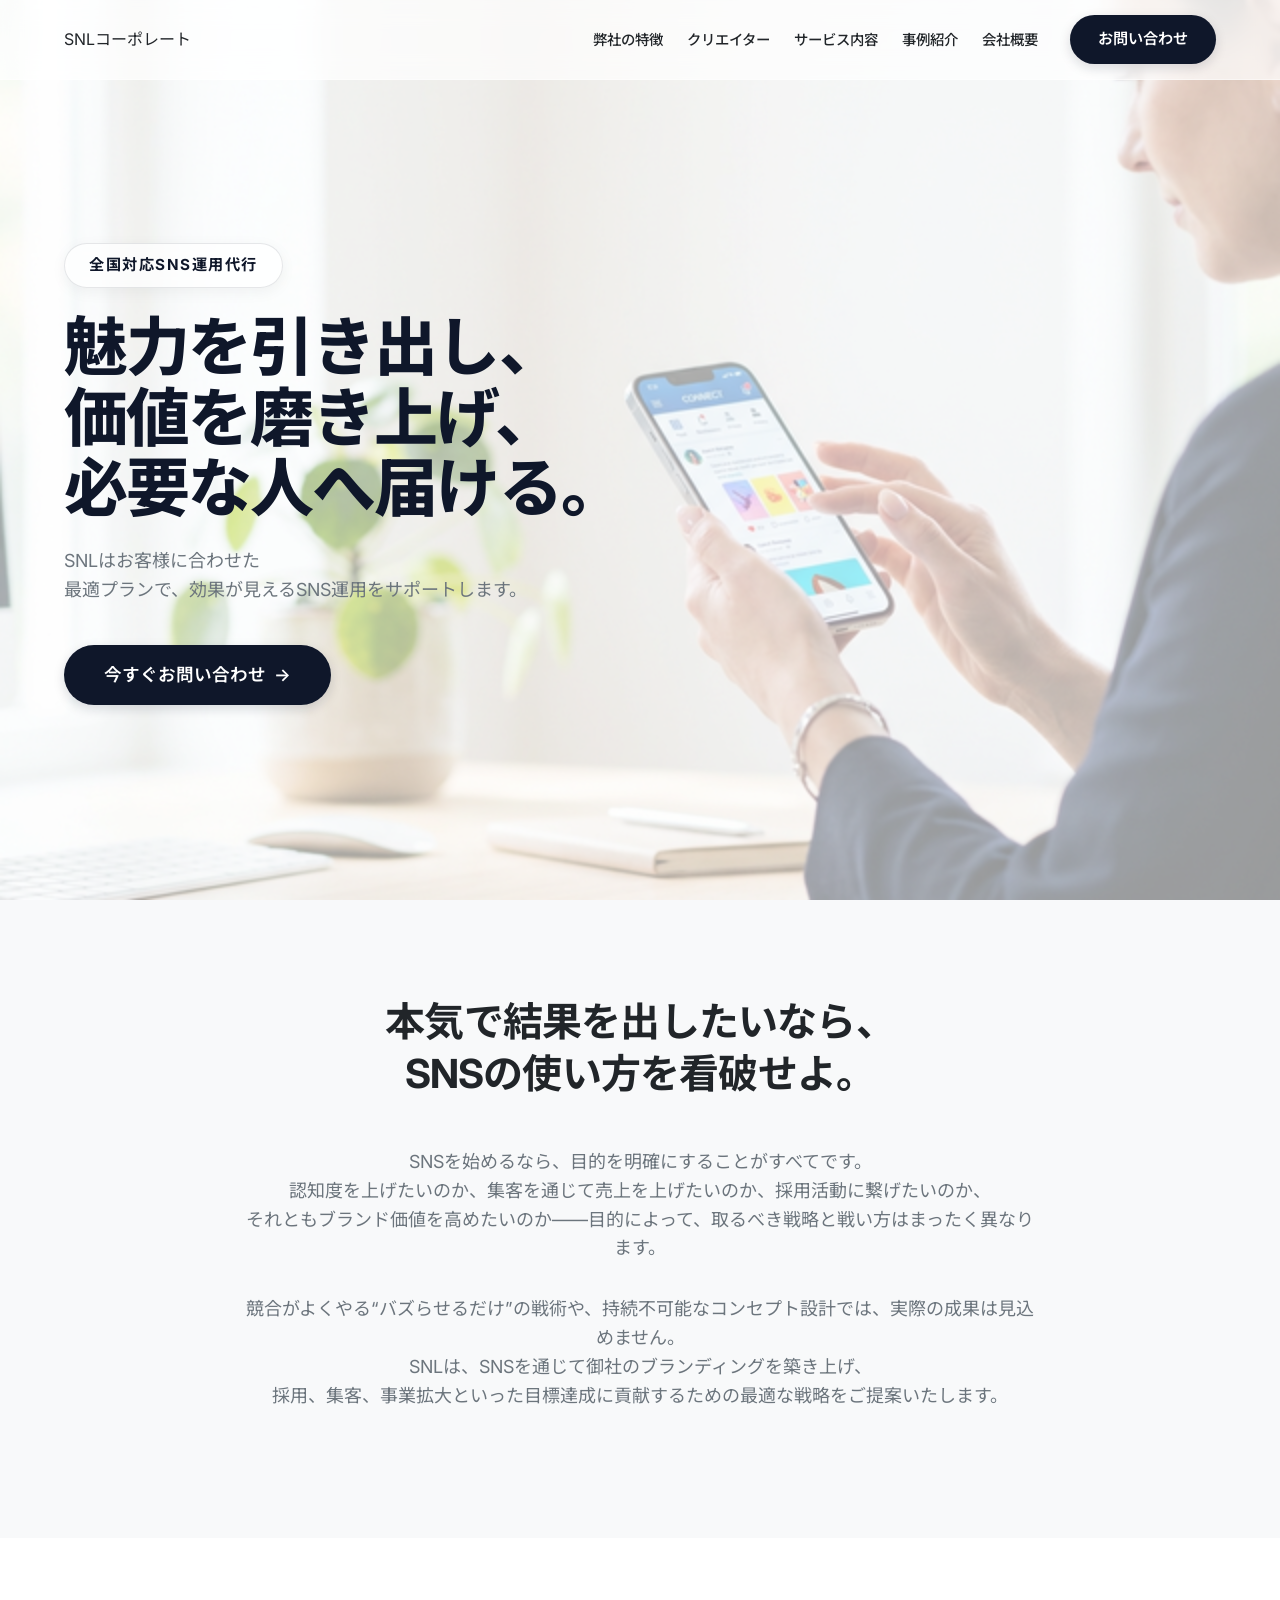
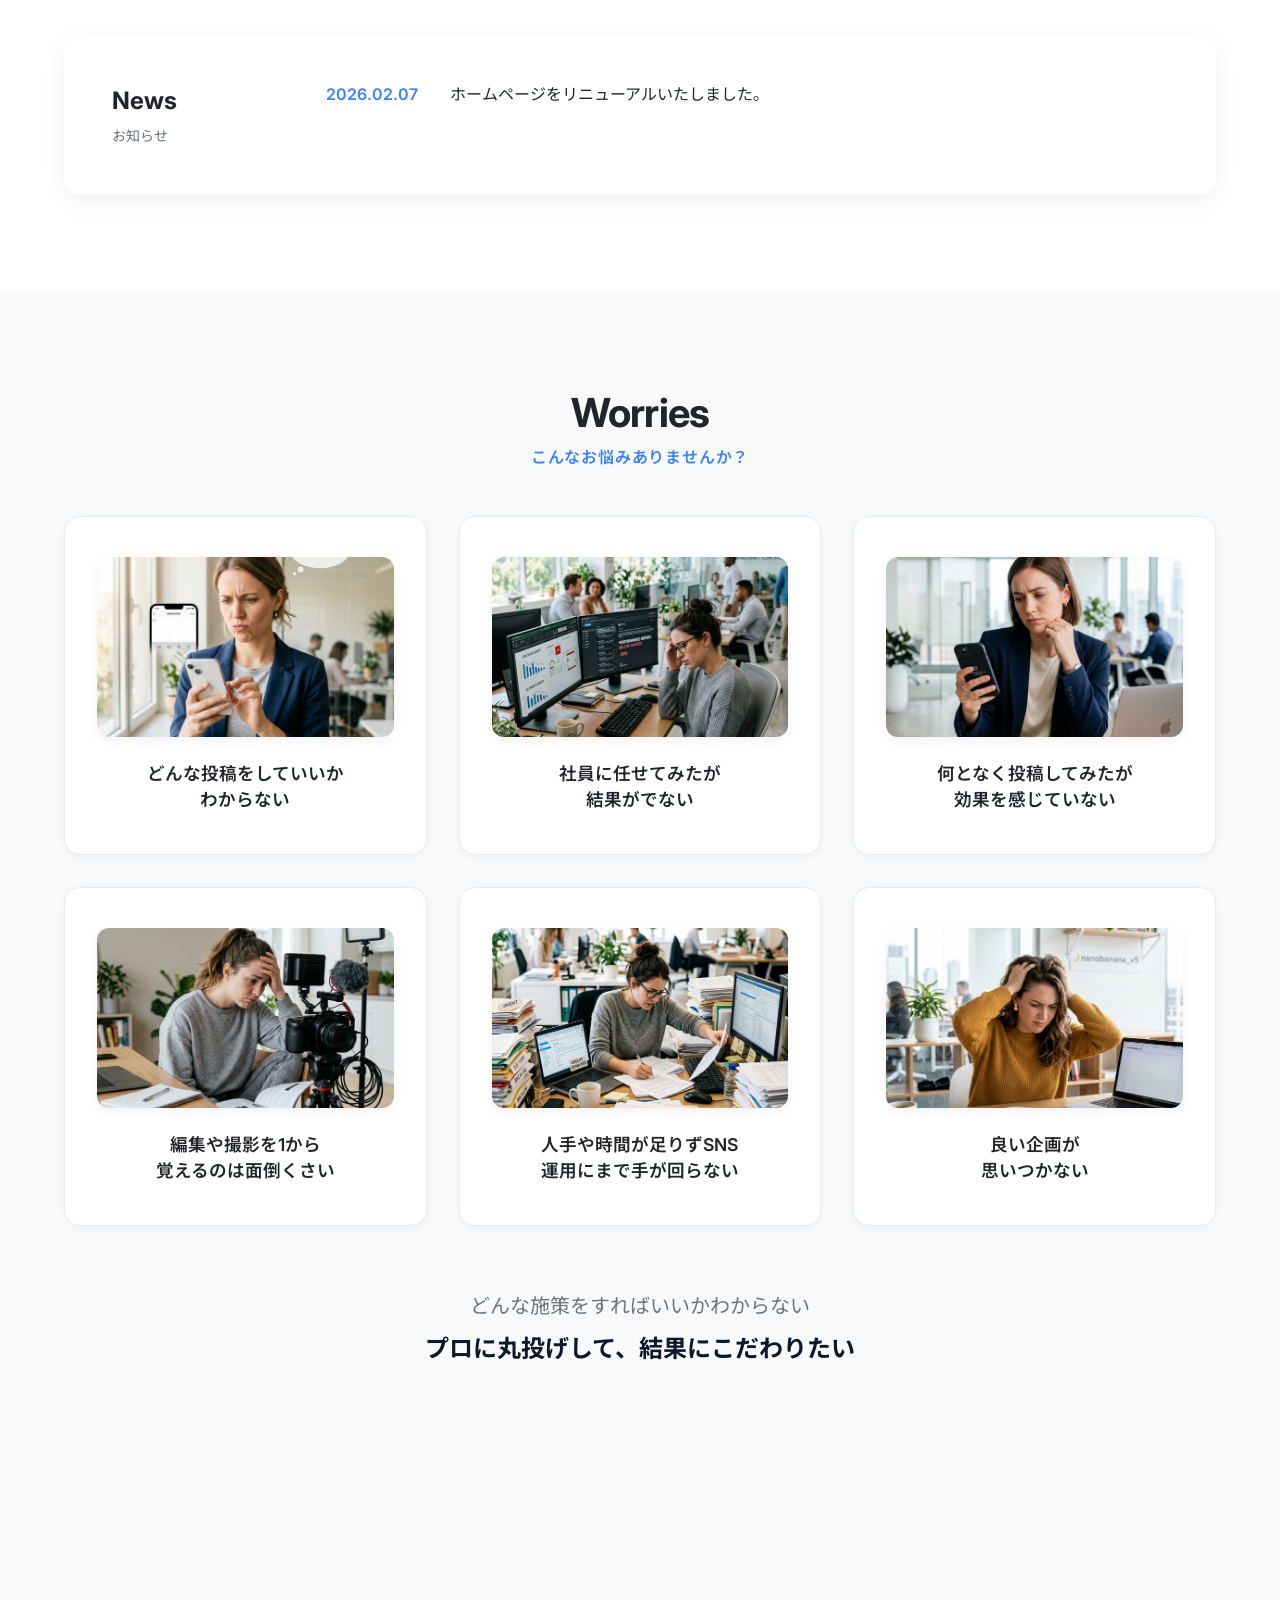
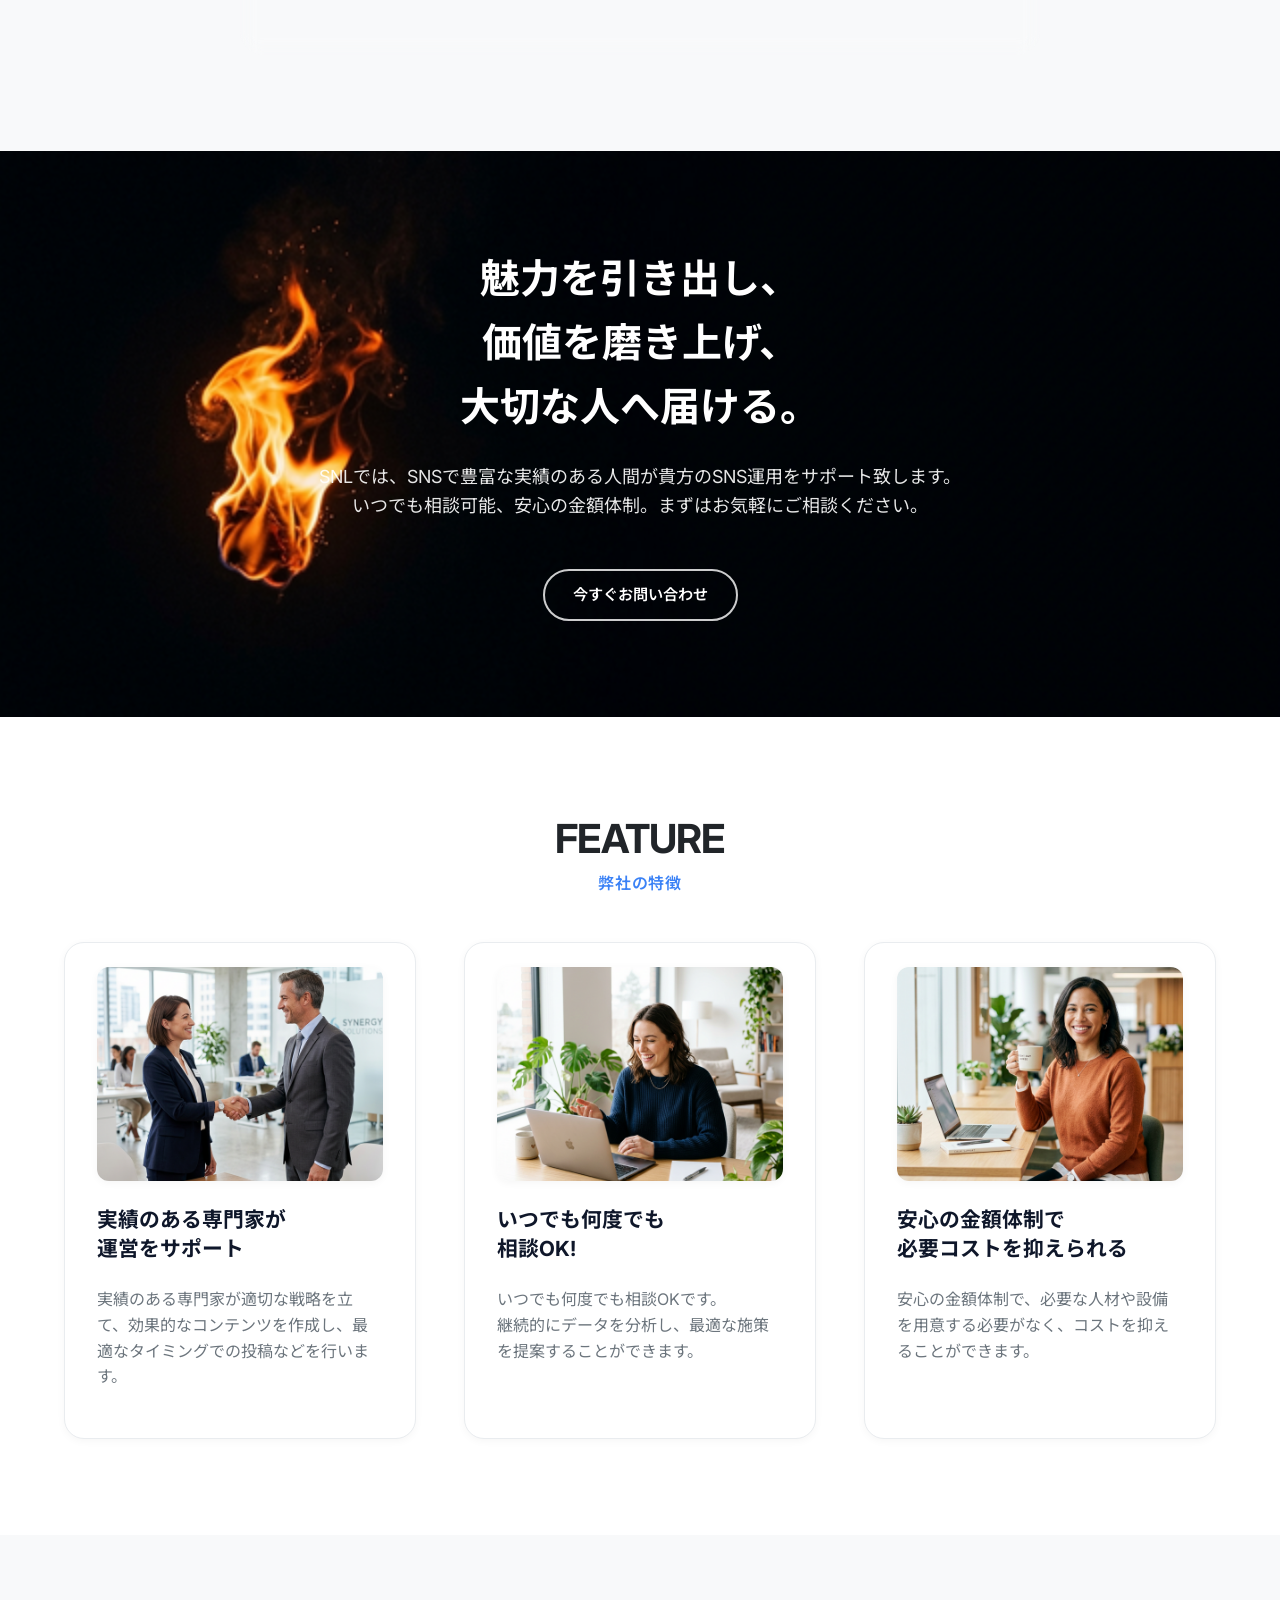
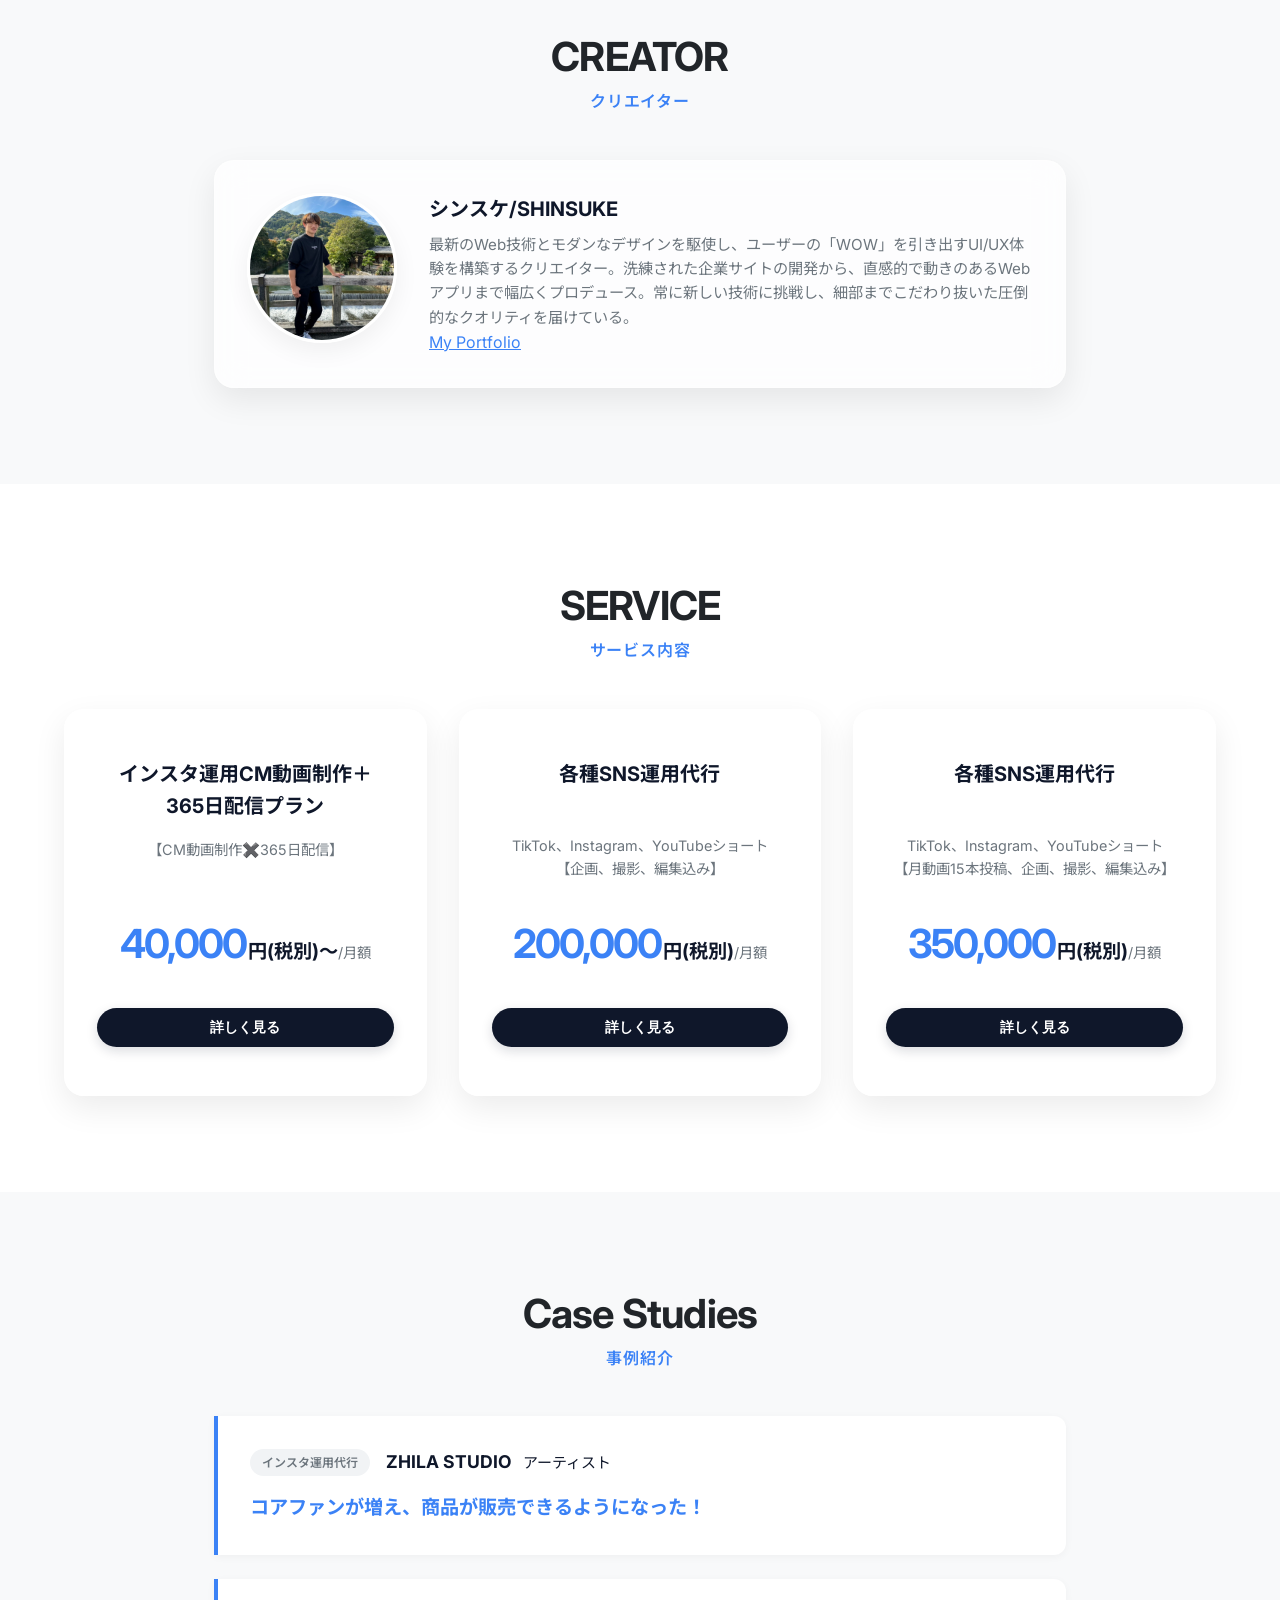
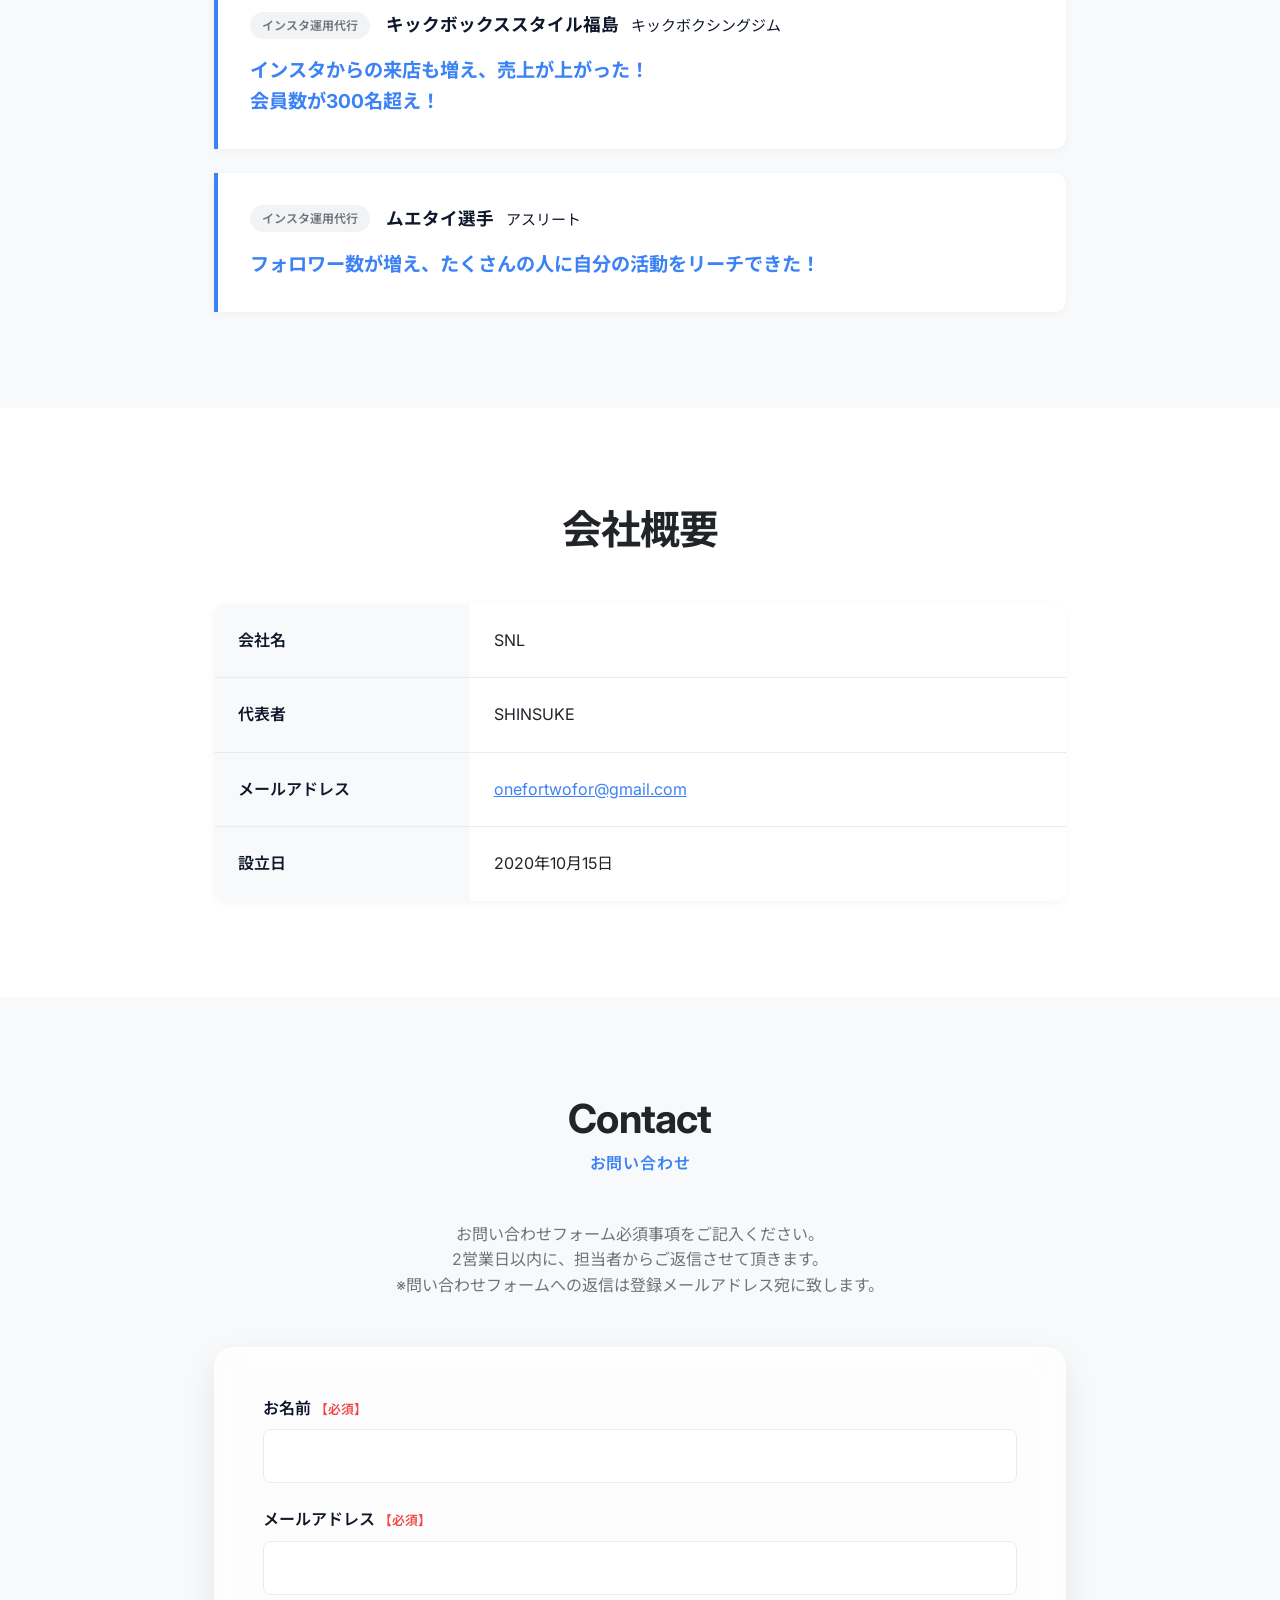
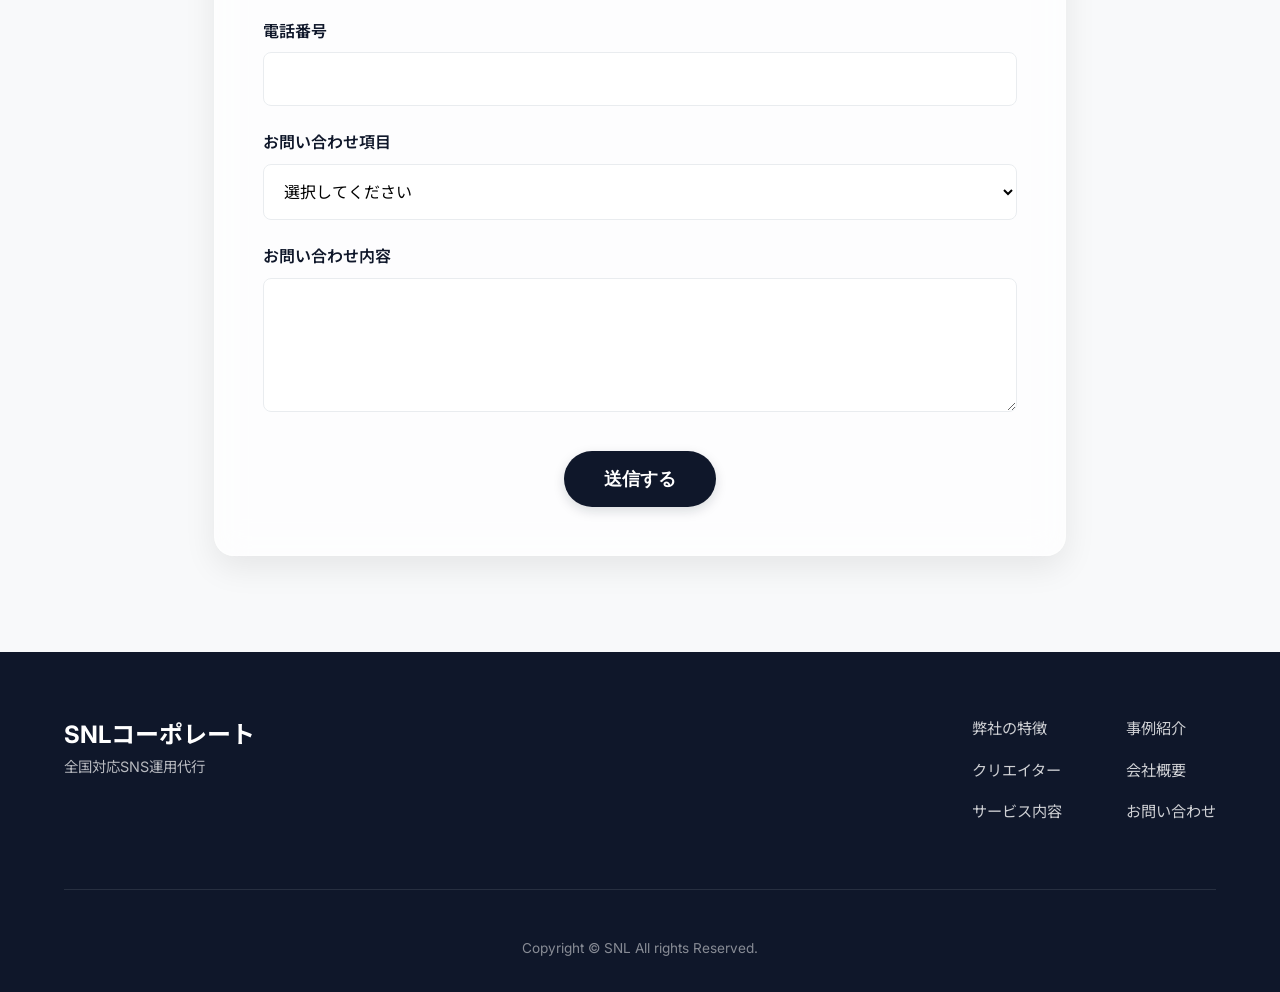
==== sns-agency-website/index.html @ 8da9ceb6 "Add sns-agency-website and update portfolio" ====
<!DOCTYPE html>
<html lang="ja">

<head>
    <meta charset="UTF-8">
    <meta name="viewport" content="width=device-width, initial-scale=1.0">
    <title>全国対応SNS運用代行会社 | SNL</title>
    <meta name="description"
        content="全国対応のSNS運用代行ならSNLへ。目的に合わせた戦略で効果的に集客・ブランディングを実現。お客様に合わせた最適プランで、効果が見えるSNS運用をサポートします。">
    <!-- Google Fonts - Inter & Noto Sans JP for modern, clean look -->
    <link rel="preconnect" href="https://fonts.googleapis.com">
    <link rel="preconnect" href="https://fonts.gstatic.com" crossorigin>
    <link
        href="https://fonts.googleapis.com/css2?family=Inter:wght@400;500;600;700&family=Noto+Sans+JP:wght@400;500;700&display=swap"
        rel="stylesheet">
    <link rel="stylesheet" href="css/style.css">
    <!-- Favicon -->
    <link rel="icon" href="favicon.ico">
</head>

<body>
    <!-- Header -->
    <header class="header" id="header">
        <div class="container header-container">
            <a href="#" class="logo">
                <span class="logo-text">SNLコーポレート</span>
            </a>

            <!-- Desktop Navigation -->
            <nav class="desktop-nav">
                <ul class="nav-list">
                    <li><a href="#feature">弊社の特徴</a></li>
                    <li><a href="#creator">クリエイター</a></li>
                    <li><a href="#service">サービス内容</a></li>
                    <li><a href="#casestudies">事例紹介</a></li>
                    <li><a href="#company">会社概要</a></li>
                </ul>
                <a href="#contact" class="btn btn-primary header-contact-btn">お問い合わせ</a>
            </nav>

            <!-- Hamburger Menu (Mobile) -->
            <button class="hamburger" id="hamburger" aria-label="Menu">
                <span></span>
                <span></span>
                <span></span>
            </button>
        </div>

        <!-- Mobile Navigation Panel -->
        <div class="mobile-nav-panel" id="mobile-nav">
            <ul class="mobile-nav-list">
                <li><a href="#feature" class="mobile-nav-link">弊社の特徴</a></li>
                <li><a href="#creator" class="mobile-nav-link">クリエイター</a></li>
                <li><a href="#service" class="mobile-nav-link">サービス内容</a></li>
                <li><a href="#casestudies" class="mobile-nav-link">事例紹介</a></li>
                <li><a href="#company" class="mobile-nav-link">会社概要</a></li>
                <li><a href="#contact" class="btn btn-primary mobile-nav-btn">お問い合わせ</a></li>
            </ul>
        </div>
    </header>

    <main>
        <!-- Hero Section -->
        <section class="hero" id="home"
            style="background-image: url('images/sns_hero_image.png'); background-size: cover; background-position: center; background-repeat: no-repeat;">
            <!-- Dark overlay to ensure text readability -->
            <div
                style="position: absolute; top: 0; left: 0; width: 100%; height: 100%; background: rgba(255, 255, 255, 0.6); z-index: 0;">
            </div>

            <div class="container hero-container" style="position: relative; z-index: 1;">
                <div class="hero-content fade-in-up">
                    <p class="hero-subtitle">全国対応SNS運用代行</p>
                    <h1 class="hero-title">魅力を引き出し、<br>価値を磨き上げ、<br>必要な人へ届ける。</h1>
                    <p class="hero-description">
                        SNLはお客様に合わせた<br class="hidden-mobile">最適プランで、効果が見えるSNS運用をサポートします。
                    </p>
                    <div class="hero-cta">
                        <a href="#contact" class="btn btn-large btn-primary">今すぐお問い合わせ <span class="arrow">→</span></a>
                    </div>
                </div>
            </div>
        </section>

        <!-- Intro Section -->
        <section class="intro section-padding bg-light" id="intro">
            <div class="container intro-container">
                <div class="section-header text-center fade-in-up">
                    <h2 class="section-title">本気で結果を出したいなら、<br>SNSの使い方を看破せよ。</h2>
                </div>
                <div class="intro-content fade-in-up delay-1">
                    <p class="intro-text text-center">
                        SNSを始めるなら、目的を明確にすることがすべてです。<br>
                        認知度を上げたいのか、集客を通じて売上を上げたいのか、採用活動に繋げたいのか、<br class="hidden-mobile">
                        それともブランド価値を高めたいのか——目的によって、取るべき戦略と戦い方はまったく異なります。
                    </p>
                    <p class="intro-text text-center">
                        競合がよくやる“バズらせるだけ”の戦術や、持続不可能なコンセプト設計では、実際の成果は見込めません。<br class="hidden-mobile">
                        SNLは、SNSを通じて御社のブランディングを築き上げ、<br>
                        採用、集客、事業拡大といった目標達成に貢献するための最適な戦略をご提案いたします。
                    </p>
                </div>
            </div>
        </section>

        <!-- News Section -->
        <section class="news section-padding" id="news">
            <div class="container news-container">
                <div class="news-wrapper fade-in-up">
                    <h2 class="news-heading">News <span class="sub">お知らせ</span></h2>
                    <div class="news-list">
                        <div class="news-item">
                            <span class="news-date">2026.02.07</span>
                            <p class="news-text">ホームページをリニューアルいたしました。</p>
                        </div>
                    </div>
                </div>
            </div>
        </section>

        <!-- Worries Section -->
        <section class="worries section-padding bg-light" id="worries">
            <div class="container">
                <div class="section-header text-center fade-in-up">
                    <h2 class="section-title">Worries <span class="sub">こんなお悩みありませんか？</span></h2>
                </div>

                <div class="worries-grid">
                    <div class="worry-card fade-in-up delay-1">
                        <div class="worry-icon"><img src="images/worry_1_content.png?v=1" alt="どんな投稿をしていいかわからない"></div>
                        <p>どんな投稿をしていいか<br>わからない</p>
                    </div>
                    <div class="worry-card fade-in-up delay-2">
                        <div class="worry-icon"><img src="images/worry_2_staff.png?v=1" alt="社員に任せてみたが結果がでない"></div>
                        <p>社員に任せてみたが<br>結果がでない</p>
                    </div>
                    <div class="worry-card fade-in-up delay-3">
                        <div class="worry-icon"><img src="images/worry_3_no_effect.png?v=1" alt="何となく投稿してみたが効果を感じていない">
                        </div>
                        <p>何となく投稿してみたが<br>効果を感じていない</p>
                    </div>
                    <div class="worry-card fade-in-up delay-1">
                        <div class="worry-icon"><img src="images/worry_4_hassle.png?v=1" alt="編集や撮影を1から覚えるのは面倒くさい">
                        </div>
                        <p>編集や撮影を1から<br>覚えるのは面倒くさい</p>
                    </div>
                    <div class="worry-card fade-in-up delay-2">
                        <div class="worry-icon"><img src="images/worry_5_busy.png?v=1" alt="人手や時間が足りずSNS運用にまで手が回らない">
                        </div>
                        <p>人手や時間が足りずSNS<br>運用にまで手が回らない</p>
                    </div>
                    <div class="worry-card fade-in-up delay-3">
                        <div class="worry-icon"><img src="images/worry_6_no_idea.png?v=1" alt="良い企画が思いつかない"></div>
                        <p>良い企画が<br>思いつかない</p>
                    </div>
                </div>

                <div class="worries-conclusion fade-in-up">
                    <p class="worry-final-text">どんな施策をすればいいかわからない<br><strong>​プロに丸投げして、結果にこだわりたい</strong></p>
                    <div class="worries-action glass-box">
                        <h3>一つでも当てはまる方は、<br>SNLにお任せください！</h3>
                        <a href="#contact" class="btn btn-primary">ご相談はこちら</a>
                    </div>
                </div>
            </div>
        </section>

        <!-- CTA Banner -->
        <section class="cta-banner">
            <div class="container text-center fade-in-up">
                <h2 class="cta-title">魅力を引き出し、<br>価値を磨き上げ、<br>大切な人へ届ける。</h2>
                <p class="cta-text">
                    SNLでは、​SNSで豊富な実績のある人間が貴方のSNS運用をサポート致します。<br>いつでも相談可能、安心の金額体制。​​まずはお気軽にご相談ください。</p>
                <a href="#contact" class="btn btn-outline-light">今すぐお問い合わせ</a>
            </div>
        </section>

        <!-- Feature Section -->
        <section class="feature section-padding" id="feature">
            <div class="container feature-container">
                <div class="section-header text-center fade-in-up">
                    <h2 class="section-title">FEATURE <span class="sub">弊社の特徴</span></h2>
                </div>

                <div class="feature-grid">
                    <div class="feature-card fade-in-up delay-1">
                        <div class="feature-img"><img src="images/feature_1_expert.png" alt="実績のある専門家"></div>
                        <h3 class="feature-title">実績のある専門家が<br>運営をサポート</h3>
                        <p class="feature-desc">実績のある専門家が適切な戦略を立て、効果的なコンテンツを作成し、最適なタイミングでの投稿などを行います。</p>
                    </div>

                    <div class="feature-card fade-in-up delay-2">
                        <div class="feature-img"><img src="images/feature_2_consult.png" alt="いつでも何度でも相談OK"></div>
                        <h3 class="feature-title">いつでも何度でも<br>相談OK!</h3>
                        <p class="feature-desc">いつでも何度でも相談OKです。<br>継続的にデータを分析し、最適な施策を提案することができます。</p>
                    </div>

                    <div class="feature-card fade-in-up delay-3">
                        <div class="feature-img"><img src="images/feature_3_cost_photo2.png" alt="安心の金額体制"></div>
                        <h3 class="feature-title">安心の金額体制で<br>必要コストを抑えられる</h3>
                        <p class="feature-desc">安心の金額体制で、必要な人材や設備を用意する必要がなく、コストを抑えることができます。</p>
                    </div>
                </div>
            </div>
        </section>

        <!-- Creator & Model Section -->
        <section class="creator section-padding bg-light" id="creator">
            <div class="container container-sm">

                <div class="person-block fade-in-up">
                    <div class="section-header text-center">
                        <h2 class="section-title">CREATOR <span class="sub">クリエイター</span></h2>
                    </div>
                    <div class="person-list">
                        <div class="person-item glass-card list-item">
                            <div class="person-img">
                                <img src="images/profile.jpg" alt="SHINSUKE">
                            </div>
                            <div class="person-info">
                                <h3>シンスケ/SHINSUKE</h3>
                                <p>最新のWeb技術とモダンなデザインを駆使し、ユーザーの「WOW」を引き出すUI/UX体験を構築するクリエイター。洗練された企業サイトの開発から、直感的で動きのあるWebアプリまで幅広くプロデュース。常に新しい技術に挑戦し、細部までこだわり抜いた圧倒的なクオリティを届けている。
                                </p>
                                <a href="https://shinnft3.github.io/shinsuke-portfolio/" target="_blank"
                                    class="person-link">My Portfolio</a>
                            </div>
                        </div>
                    </div>
                </div>



            </div>
        </section>

        <!-- Services Section -->
        <section class="service section-padding" id="service">
            <div class="container">
                <div class="section-header text-center fade-in-up">
                    <h2 class="section-title">SERVICE <span class="sub">サービス内容</span></h2>
                </div>

                <div class="service-grid">
                    <div class="service-card glass-card fade-in-up delay-1">
                        <h3 class="service-title">インスタ運用CM動画制作＋<br>365日配信プラン</h3>
                        <p class="service-detail">【CM動画制作✖️365日配信】</p>
                        <div class="service-price">
                            <span class="price-val">40,000</span>円(税別)〜<span class="price-unit">/月額</span>
                        </div>
                        <button class="btn btn-primary btn-sm mt-auto open-service-modal"
                            data-service="1">詳しく見る</button>
                    </div>

                    <div class="service-card glass-card fade-in-up delay-2">
                        <h3 class="service-title">各種SNS運用代行</h3>
                        <p class="service-detail">TikTok、Instagram、YouTubeショート<br>【企画、撮影、編集込み】</p>
                        <div class="service-price">
                            <span class="price-val">200,000</span>円(税別)<span class="price-unit">/月額</span>
                        </div>
                        <button class="btn btn-primary btn-sm mt-auto open-service-modal"
                            data-service="2">詳しく見る</button>
                    </div>

                    <div class="service-card glass-card fade-in-up delay-3">
                        <h3 class="service-title">各種SNS運用代行</h3>
                        <p class="service-detail">TikTok、Instagram、YouTubeショート<br>【月動画15本投稿、企画、撮影、編集込み】</p>
                        <div class="service-price">
                            <span class="price-val">350,000</span>円(税別)<span class="price-unit">/月額</span>
                        </div>
                        <button class="btn btn-primary btn-sm mt-auto open-service-modal"
                            data-service="3">詳しく見る</button>
                    </div>


                </div>
            </div>
        </section>

        <!-- Case Studies Section -->
        <section class="casestudies section-padding bg-light" id="casestudies">
            <div class="container container-sm">
                <div class="section-header text-center fade-in-up">
                    <h2 class="section-title">Case Studies <span class="sub">事例紹介</span></h2>
                </div>

                <div class="case-list">
                    <div class="case-item fade-in-up delay-1">
                        <div class="case-header">
                            <span class="case-badge">インスタ運用代行</span>
                            <h3 class="case-client">ZHILA STUDIO <span
                                    style="font-size: 0.85em; font-weight: normal; margin-left: 0.5rem;">アーティスト</span>
                            </h3>
                        </div>
                        <p class="case-result text-accent text-bold">コアファンが増え、商品が販売できるようになった！</p>
                    </div>

                    <div class="case-item fade-in-up delay-2">
                        <div class="case-header">
                            <span class="case-badge">インスタ運用代行</span>
                            <h3 class="case-client">キックボックススタイル福島 <span
                                    style="font-size: 0.85em; font-weight: normal; margin-left: 0.5rem;">キックボクシングジム</span>
                            </h3>
                        </div>
                        <p class="case-result text-accent text-bold">インスタからの来店も増え、売上が上がった！<br>会員数が300名超え！</p>
                    </div>

                    <div class="case-item fade-in-up delay-3">
                        <div class="case-header">
                            <span class="case-badge">インスタ運用代行</span>
                            <h3 class="case-client">ムエタイ選手 <span
                                    style="font-size: 0.85em; font-weight: normal; margin-left: 0.5rem;">アスリート</span>
                            </h3>
                        </div>
                        <p class="case-result text-accent text-bold">フォロワー数が増え、たくさんの人に自分の活動をリーチできた！</p>
                    </div>
                </div>
            </div>
        </section>

        <!-- Company Section -->
        <section class="company section-padding" id="company">
            <div class="container container-sm">
                <div class="section-header text-center fade-in-up">
                    <h2 class="section-title">会社概要</h2>
                </div>

                <table class="company-table fade-in-up delay-1">
                    <tbody>
                        <tr>
                            <th>会社名</th>
                            <td>SNL</td>
                        </tr>
                        <tr>
                            <th>代表者</th>
                            <td>SHINSUKE</td>
                        </tr>
                        <tr>
                            <th>メールアドレス</th>
                            <td><a href="mailto:onefortwofor@gmail.com">onefortwofor@gmail.com</a></td>
                        </tr>
                        <tr>
                            <th>設立日</th>
                            <td>2020年10月15日</td>
                        </tr>
                    </tbody>
                </table>
            </div>
        </section>

        <!-- Contact Section -->
        <section class="contact section-padding bg-light" id="contact">
            <div class="container container-sm">
                <div class="section-header text-center fade-in-up">
                    <h2 class="section-title">Contact <span class="sub">お問い合わせ</span></h2>
                    <p class="contact-desc">
                        お問い合わせフォーム必須事項をご記入ください。<br>2営業日以内に、担当者からご返信させて頂きます。<br>※問い合わせフォームへの返信は登録メールアドレス宛に致します。</p>
                </div>

                <script type="text/javascript">var submitted = false;</script>
                <iframe name="hidden_iframe" id="hidden_iframe" style="display:none;"
                    onload="if(submitted)  {alert('お問い合わせを受け付けました。後ほど担当者よりご連絡いたします。'); document.getElementById('gform').reset(); submitted=false; }"></iframe>
                <form class="contact-form glass-card fade-in-up delay-1" id="gform"
                    action="https://docs.google.com/forms/d/e/1FAIpQLSfawVQ5u2clCfujz6vWc8oNDs84TkIATZwKThTi90_ws8bNWA/formResponse"
                    method="POST" target="hidden_iframe" onsubmit="submitted=true;">
                    <div class="form-group">
                        <label for="name">お名前 <span class="required">【必須】</span></label>
                        <input type="text" id="name" name="entry.669617804" class="form-control" required>
                    </div>
                    <div class="form-group">
                        <label for="email">メールアドレス <span class="required">【必須】</span></label>
                        <input type="email" id="email" name="entry.930325068" class="form-control" required>
                    </div>
                    <div class="form-group">
                        <label for="phone">電話番号</label>
                        <input type="tel" id="phone" name="entry.49989326" class="form-control">
                    </div>
                    <div class="form-group">
                        <label for="item">お問い合わせ項目</label>
                        <select id="item" name="entry.1848350956" class="form-control">
                            <option value="">選択してください</option>
                            <option value="運用代行について">運用代行について</option>
                            <option value="動画制作について">動画制作について</option>
                            <option value="その他">その他</option>
                        </select>
                    </div>
                    <div class="form-group">
                        <label for="message">お問い合わせ内容</label>
                        <textarea id="message" name="entry.1858386800" class="form-control" rows="5"></textarea>
                    </div>
                    <div class="text-center mt-4">
                        <button type="submit" class="btn btn-primary btn-large w-full-mobile">送信する</button>
                    </div>
                </form>
            </div>
        </section>
    </main>

    <footer class="footer">
        <div class="container fade-in-up">
            <div class="footer-top">
                <div class="footer-brand">
                    <h2 class="footer-logo">SNLコーポレート</h2>
                    <p>全国対応SNS運用代行</p>
                </div>
                <div class="footer-links">
                    <ul>
                        <li><a href="#feature">弊社の特徴</a></li>
                        <li><a href="#creator">クリエイター</a></li>
                        <li><a href="#service">サービス内容</a></li>
                    </ul>
                    <ul>
                        <li><a href="#casestudies">事例紹介</a></li>
                        <li><a href="#company">会社概要</a></li>
                        <li><a href="#contact">お問い合わせ</a></li>
                    </ul>
                </div>
            </div>
            <div class="footer-bottom">
                <p>Copyright &copy; SNL All rights Reserved.</p>
            </div>
        </div>
    </footer>

    <!-- Service Details Modal -->
    <div id="serviceModal" class="modal">
        <div class="modal-content">
            <span class="modal-close">&times;</span>
            <div class="modal-body" id="serviceModalBody">
                <!-- Content injected via JS -->
            </div>
        </div>
    </div>
    <!-- Back To Top Button -->
    <a href="#home" id="backToTop" class="back-to-top" aria-label="ページトップへ戻る">
        <svg viewBox="0 0 24 24" width="24" height="24" stroke="currentColor" stroke-width="2" fill="none"
            stroke-linecap="round" stroke-linejoin="round">
            <path d="M12 19V5M5 12l7-7 7 7" />
        </svg>
    </a>

    <!-- Scripts -->
    <script src="js/script.js"></script>
</body>

</html>
---- sns-agency-website/css/style.css ----
/* =========================================
   SNS Agency Website - Premium White Theme
   ========================================= */

/* --- CSS Variables (Design System) --- */
:root {
    /* Colors - Clean, Modern White & Gray Palette */
    --color-white: #ffffff;
    --color-bg-light: #f8f9fa;
    --color-bg-alt: #f1f3f5;

    /* Typography Colors */
    --color-text-main: #212529;
    /* Very dark gray, almost black */
    --color-text-muted: #6c757d;

    /* Accents - Trustworthy Blue */
    --color-primary: #0f172a;
    /* Slate 900 */
    --color-primary-hover: #1e293b;
    /* Slate 800 */
    --color-accent: #3b82f6;
    /* Blue 500 */

    /* Borders & Shadows */
    --color-border: #e9ecef;
    --shadow-sm: 0 2px 8px rgba(0, 0, 0, 0.04);
    --shadow-md: 0 8px 24px rgba(0, 0, 0, 0.06);
    --shadow-lg: 0 12px 32px rgba(0, 0, 0, 0.08);
    --glass-bg: rgba(255, 255, 255, 0.7);
    --glass-border: rgba(255, 255, 255, 0.4);

    /* Typography */
    --font-family-base: 'Inter', 'Noto Sans JP', sans-serif;
    --font-size-base: 16px;

    /* Spacing */
    --spacing-sm: 0.5rem;
    --spacing-md: 1rem;
    --spacing-lg: 2rem;
    --spacing-xl: 4rem;

    /* Layout */
    --container-max-width: 1200px;
    --nav-height: 80px;

    /* Transitions */
    --transition-normal: 0.3s cubic-bezier(0.25, 0.8, 0.25, 1);
    --transition-smooth: 0.5s cubic-bezier(0.22, 1, 0.36, 1);
}

/* --- Reset & Base --- */
*,
*::before,
*::after {
    box-sizing: border-box;
    margin: 0;
    padding: 0;
}

html {
    font-family: var(--font-family-base);
    font-size: var(--font-size-base);
    line-height: 1.6;
    color: var(--color-text-main);
    background-color: var(--color-white);
    scroll-behavior: smooth;
    scroll-padding-top: var(--nav-height);
    /* Offset for fixed header */
}

body {
    -webkit-font-smoothing: antialiased;
    -moz-osx-font-smoothing: grayscale;
    overflow-x: hidden;
}

a {
    color: inherit;
    text-decoration: none;
    transition: color var(--transition-normal);
}

ul {
    list-style: none;
}

img {
    max-width: 100%;
    height: auto;
    display: block;
}

/* --- Layout Utilities --- */
.container {
    width: 100%;
    max-width: var(--container-max-width);
    margin: 0 auto;
    padding: 0 1.5rem;
}

.section-padding {
    padding: 6rem 0;
}

.bg-light {
    background-color: var(--color-bg-light);
}

.text-center {
    text-align: center;
}

.hidden-mobile {
    display: block;
}

/* Typography Utilities */
.section-title {
    font-size: clamp(2rem, 4vw, 2.5rem);
    font-weight: 700;
    line-height: 1.3;
    margin-bottom: 3rem;
    letter-spacing: -0.02em;
}

.section-title .sub {
    display: block;
    font-size: 1rem;
    color: var(--color-accent);
    font-weight: 600;
    margin-top: 0.5rem;
    letter-spacing: 0.05em;
}

/* --- Buttons --- */
.btn {
    display: inline-flex;
    align-items: center;
    justify-content: center;
    padding: 0.75rem 1.75rem;
    font-weight: 600;
    border-radius: 50px;
    /* Pill shape */
    border: none;
    cursor: pointer;
    transition: all var(--transition-normal);
    font-size: 0.95rem;
}

.btn-primary {
    background-color: var(--color-primary);
    color: var(--color-white);
    box-shadow: 0 4px 12px rgba(15, 23, 42, 0.15);
}

.btn-primary:hover {
    background-color: var(--color-primary-hover);
    transform: translateY(-2px);
    box-shadow: 0 6px 16px rgba(15, 23, 42, 0.2);
}

.btn-large {
    padding: 1rem 2.5rem;
    font-size: 1.1rem;
}

.btn-outline-light {
    background-color: transparent;
    color: var(--color-white);
    border: 2px solid rgba(255, 255, 255, 0.8);
}

.btn-outline-light:hover {
    background-color: var(--color-white);
    color: var(--color-primary);
}

/* --- Animations --- */
.fade-in-up {
    opacity: 0;
    transform: translateY(30px);
    transition: opacity 0.8s ease-out, transform 0.8s ease-out;
}

.fade-in-up.visible {
    opacity: 1;
    transform: translateY(0);
}

.delay-1 {
    transition-delay: 0.1s;
}

.delay-2 {
    transition-delay: 0.2s;
}

.delay-3 {
    transition-delay: 0.3s;
}

/* --- Header & Nav --- */
.header {
    position: fixed;
    top: 0;
    left: 0;
    width: 100%;
    height: var(--nav-height);
    background-color: var(--glass-bg);
    backdrop-filter: blur(12px);
    -webkit-backdrop-filter: blur(12px);
    border-bottom: 1px solid var(--glass-border);
    z-index: 1000;
    transition: all var(--transition-normal);
}

.header.scrolled {
    box-shadow: var(--shadow-sm);
    background-color: rgba(255, 255, 255, 0.95);
}

.header-container {
    display: flex;
    justify-content: space-between;
    align-items: center;
    height: 100%;
}

.header-logo-img {
    height: 40px;
    /* Adjust as needed */
    width: auto;
    object-fit: contain;
    display: block;
}

.desktop-nav {
    display: flex;
    align-items: center;
    gap: 2rem;
}

.nav-list {
    display: flex;
    gap: 1.5rem;
}

.nav-list a {
    font-weight: 500;
    font-size: 0.9rem;
    color: var(--color-text-main);
    position: relative;
}

.nav-list a::after {
    content: '';
    position: absolute;
    bottom: -4px;
    left: 0;
    width: 0;
    height: 2px;
    background-color: var(--color-accent);
    transition: width var(--transition-normal);
}

.nav-list a:hover::after {
    width: 100%;
}

/* Hamburger */
.hamburger {
    display: none;
    background: transparent;
    border: none;
    cursor: pointer;
    padding: 0;
    z-index: 1001;
    width: 30px;
    height: 20px;
    position: relative;
}

.hamburger span {
    display: block;
    width: 100%;
    height: 2px;
    background-color: var(--color-primary);
    position: absolute;
    left: 0;
    transition: all 0.3s ease;
    border-radius: 2px;
}

.hamburger span:nth-child(1) {
    top: 0;
}

.hamburger span:nth-child(2) {
    top: 50%;
    transform: translateY(-50%);
}

.hamburger span:nth-child(3) {
    bottom: 0;
}

.hamburger.active span:nth-child(1) {
    top: 50%;
    transform: translateY(-50%) rotate(45deg);
}

.hamburger.active span:nth-child(2) {
    opacity: 0;
}

.hamburger.active span:nth-child(3) {
    bottom: 50%;
    transform: translateY(50%) rotate(-45deg);
}

/* Mobile Nav Panel */
.mobile-nav-panel {
    position: fixed;
    top: 0;
    right: -100%;
    width: 80%;
    max-width: 400px;
    height: 100vh;
    background-color: var(--color-white);
    padding: 6rem 2rem 2rem;
    box-shadow: -10px 0 30px rgba(0, 0, 0, 0.1);
    transition: right 0.4s cubic-bezier(0.77, 0, 0.175, 1);
    z-index: 1000;
    overflow-y: auto;
}

.mobile-nav-panel.active {
    right: 0;
}

.mobile-nav-list {
    display: flex;
    flex-direction: column;
    gap: 1.5rem;
}

.mobile-nav-link {
    font-size: 1.25rem;
    font-weight: 600;
    display: block;
    padding: 0.5rem 0;
    border-bottom: 1px solid var(--color-border);
}

.mobile-nav-btn {
    margin-top: 1rem;
    width: 100%;
}

/* --- Hero Section --- */
.hero {
    position: relative;
    min-height: 100vh;
    display: flex;
    align-items: center;
    padding: calc(var(--nav-height) + 2rem) 0 4rem;
    overflow: hidden;
}

.hero-bg {
    position: absolute;
    top: 0;
    left: 0;
    width: 100%;
    height: 100%;
    z-index: -1;
    background: linear-gradient(135deg, #fdfbfb 0%, #ebedee 100%);
}

/* Abstract design elements */
.shape {
    position: absolute;
    border-radius: 50%;
    filter: blur(80px);
    z-index: -1;
    opacity: 0.5;
}

.shape-1 {
    width: 40vw;
    height: 40vw;
    background: var(--color-accent);
    top: -10vw;
    right: -5vw;
    opacity: 0.1;
}

.shape-2 {
    width: 30vw;
    height: 30vw;
    background: #e2e8f0;
    bottom: -5vw;
    left: -10vw;
}

.hero-container {
    display: flex;
    flex-direction: column;
    justify-content: center;
    align-items: flex-start;
    text-align: left;
}

.hero-subtitle {
    display: inline-block;
    font-weight: 700;
    color: var(--color-primary);
    background: rgba(255, 255, 255, 0.7);
    backdrop-filter: blur(8px);
    -webkit-backdrop-filter: blur(8px);
    border: 1px solid rgba(15, 23, 42, 0.1);
    padding: 0.6rem 1.5rem;
    border-radius: 50px;
    margin-bottom: 1.5rem;
    font-size: 0.95rem;
    letter-spacing: 0.1em;
    box-shadow: 0 4px 15px rgba(0, 0, 0, 0.05);
}

.hero-title {
    font-size: clamp(2.5rem, 5vw, 4rem);
    font-weight: 800;
    line-height: 1.1;
    margin-bottom: 1.5rem;
    color: var(--color-primary);
    letter-spacing: -0.03em;
}

.hero-description {
    font-size: 1.125rem;
    color: var(--color-text-muted);
    margin: 0 0 2.5rem 0;
    max-width: 500px;
}

.hero-cta .arrow {
    margin-left: 0.5rem;
    transition: transform 0.3s ease;
}

.hero-cta .btn:hover .arrow {
    transform: translateX(4px);
}

/* --- Feature Section --- */
.feature-grid {
    display: grid;
    grid-template-columns: repeat(auto-fit, minmax(300px, 1fr));
    gap: 3rem;
    margin-top: 3rem;
}

.feature-card {
    position: relative;
    padding: 3rem 2rem;
    background: var(--color-white);
    border-radius: 20px;
    box-shadow: var(--shadow-sm);
    border: 1px solid var(--color-border);
    transition: all var(--transition-normal);
    z-index: 1;
}

.feature-card:hover {
    transform: translateY(-5px);
    box-shadow: var(--shadow-lg);
    border-color: rgba(59, 130, 246, 0.2);
}

.feature-img {
    margin-top: -1.5rem;
    margin-bottom: 1.5rem;
    border-radius: 12px;
    overflow: hidden;
    box-shadow: var(--shadow-sm);
}

.feature-img img {
    width: 100%;
    height: auto;
    display: block;
    aspect-ratio: 4 / 3;
    object-fit: cover;
    transition: transform var(--transition-normal);
}

.feature-card:hover .feature-img img {
    transform: scale(1.05);
}

.feature-title {
    font-size: 1.3rem;
    margin-bottom: 1.5rem;
    color: var(--color-primary);
    line-height: 1.4;
}

.feature-desc {
    color: var(--color-text-muted);
}

/* --- Container Sm --- */
.container-sm {
    max-width: 900px;
    margin: 0 auto;
}

/* --- Creator / common list block --- */
.mt-5 {
    margin-top: 5rem;
}

.person-list {
    display: flex;
    flex-direction: column;
    gap: 1.5rem;
}

.list-item {
    padding: 2rem;
    display: flex;
    flex-direction: column;
    gap: 2rem;
    align-items: center;
    border-radius: 12px;
}

@media (min-width: 768px) {
    .list-item {
        flex-direction: row;
        align-items: flex-start;
    }
}

.person-img {
    flex-shrink: 0;
    width: 150px;
    height: 150px;
    border-radius: 50%;
    overflow: hidden;
    box-shadow: var(--shadow-md);
    border: 3px solid var(--color-white);
}

.person-img img {
    width: 100%;
    height: 100%;
    object-fit: cover;
}

.person-info h3 {
    font-size: 1.25rem;
    color: var(--color-primary);
    margin-bottom: 0.5rem;
}

.person-info p {
    color: var(--color-text-muted);
    font-size: 0.95rem;
}

.person-link {
    color: var(--color-accent);
    text-decoration: underline;
    word-break: break-all;
}

/* --- Service Section --- */
.service-grid {
    display: grid;
    grid-template-columns: repeat(auto-fit, minmax(320px, 1fr));
    gap: 2rem;
}

.service-card {
    padding: 3rem 2rem;
    display: flex;
    flex-direction: column;
    border-radius: 20px;
    text-align: center;
    transition: transform var(--transition-normal), box-shadow var(--transition-normal);
}

.service-card:hover {
    transform: translateY(-8px);
    box-shadow: var(--shadow-lg);
}

.service-title {
    font-size: 1.25rem;
    color: var(--color-primary);
    margin-bottom: 1rem;
    min-height: 60px;
}

.service-detail {
    color: var(--color-text-muted);
    font-size: 0.9rem;
    margin-bottom: 2rem;
    flex-grow: 1;
}

.modal-service-price {
    font-weight: 700;
    font-size: 1.25rem;
    color: var(--color-primary);
}

/* --- Back To Top --- */
.back-to-top {
    position: fixed;
    bottom: 30px;
    right: 30px;
    /* Soften background stained glass */
    background:
        linear-gradient(45deg, transparent 48%, rgba(255, 255, 255, 0.4) 48%, rgba(255, 255, 255, 0.4) 52%, transparent 52%),
        linear-gradient(-45deg, transparent 48%, rgba(255, 255, 255, 0.4) 48%, rgba(255, 255, 255, 0.4) 52%, transparent 52%),
        conic-gradient(from 0deg at 50% 50%,
            rgba(191, 219, 254, 0.4) 0deg 90deg,
            rgba(254, 240, 138, 0.4) 90deg 180deg,
            rgba(254, 202, 202, 0.4) 180deg 270deg,
            rgba(167, 243, 208, 0.4) 270deg 360deg);
    border: 1px solid rgba(255, 255, 255, 0.5);
    color: var(--color-text-muted);
    width: 48px;
    height: 48px;
    border-radius: 50%;
    display: flex;
    align-items: center;
    justify-content: center;
    text-decoration: none;
    box-shadow: 0 4px 12px rgba(0, 0, 0, 0.05);
    opacity: 0;
    visibility: hidden;
    transform: translateY(20px);
    transition: all 0.5s cubic-bezier(0.25, 0.8, 0.25, 1);
    z-index: 1000;
    cursor: pointer;
    overflow: hidden;
}

.back-to-top::after {
    /* Inner circle lightened and border removed */
    content: '';
    position: absolute;
    width: 30px;
    height: 30px;
    background: rgba(255, 255, 255, 0.7);
    border-radius: 50%;
    z-index: 1;
}

.back-to-top svg {
    position: relative;
    z-index: 2;
    transition: transform 0.3s ease;
}

.back-to-top.visible {
    opacity: 1;
    visibility: visible;
    transform: translateY(0);
}

.back-to-top:hover {
    transform: translateY(-5px) scale(1.08);
    box-shadow: 0 12px 40px rgba(15, 23, 42, 0.3);
}

.back-to-top:hover svg {
    transform: translateY(-3px);
}

.service-price {
    font-weight: 700;
    font-size: 1.2rem;
    color: var(--color-primary);
    margin-bottom: 2rem;
}

.price-val {
    font-size: 2.5rem;
    letter-spacing: -0.05em;
    color: var(--color-accent);
    margin-right: 2px;
}

.price-unit {
    font-size: 0.9rem;
    color: var(--color-text-muted);
    font-weight: 400;
}

.mt-auto {
    margin-top: auto;
}

.btn-sm {
    padding: 0.6rem 1.5rem;
    font-size: 0.9rem;
    width: 100%;
}

/* --- Case Studies --- */
.text-long {
    font-size: clamp(1.5rem, 3vw, 2rem);
}

.case-list {
    display: flex;
    flex-direction: column;
    gap: 1.5rem;
}

.case-item {
    background: var(--color-white);
    border-left: 4px solid var(--color-accent);
    padding: 2rem;
    border-radius: 0 12px 12px 0;
    box-shadow: var(--shadow-sm);
    transition: transform var(--transition-normal);
}

.case-item:hover {
    transform: translateX(10px);
}

.case-header {
    display: flex;
    align-items: center;
    gap: 1rem;
    margin-bottom: 1rem;
    flex-wrap: wrap;
}

.case-badge {
    background: var(--color-bg-alt);
    color: var(--color-text-muted);
    font-size: 0.75rem;
    padding: 0.25rem 0.75rem;
    border-radius: 20px;
    font-weight: 600;
}

.case-client {
    font-size: 1.1rem;
    color: var(--color-primary);
}

.text-accent {
    color: var(--color-accent);
}

.text-bold {
    font-weight: 700;
    font-size: 1.2rem;
}

/* --- Company Table --- */
.company-table {
    width: 100%;
    border-collapse: collapse;
    background: var(--color-white);
    border-radius: 12px;
    overflow: hidden;
    box-shadow: var(--shadow-sm);
}

.company-table th,
.company-table td {
    padding: 1.5rem;
    border-bottom: 1px solid var(--color-border);
    text-align: left;
}

.company-table tr:last-child th,
.company-table tr:last-child td {
    border-bottom: none;
}

.company-table th {
    background-color: var(--color-bg-light);
    width: 30%;
    font-weight: 600;
    color: var(--color-primary);
}

.company-table a {
    color: var(--color-accent);
    text-decoration: underline;
}

/* --- Contact Form --- */
.contact-desc {
    text-align: center;
    color: var(--color-text-muted);
    margin-bottom: 3rem;
}

.contact-form {
    padding: 3rem;
}

.form-group {
    margin-bottom: 1.5rem;
}

.form-group label {
    display: block;
    font-weight: 600;
    margin-bottom: 0.5rem;
    color: var(--color-primary);
}

.required {
    color: #ef4444;
    font-size: 0.8rem;
}

.form-control {
    width: 100%;
    padding: 1rem;
    border: 1px solid var(--color-border);
    border-radius: 8px;
    font-family: inherit;
    font-size: 1rem;
    background-color: rgba(255, 255, 255, 0.8);
    transition: border-color var(--transition-normal), box-shadow var(--transition-normal);
}

.form-control:focus {
    outline: none;
    border-color: var(--color-accent);
    box-shadow: 0 0 0 3px rgba(59, 130, 246, 0.1);
}

textarea.form-control {
    resize: vertical;
}

.mt-4 {
    margin-top: 2rem;
}

/* --- Footer --- */
.footer {
    background-color: var(--color-primary);
    color: var(--color-white);
    padding: 4rem 0 2rem;
}

.footer-top {
    display: flex;
    justify-content: space-between;
    flex-wrap: wrap;
    gap: 3rem;
    margin-bottom: 3rem;
    border-bottom: 1px solid rgba(255, 255, 255, 0.1);
    padding-bottom: 3rem;
}

.footer-logo-img {
    height: 60px;
    width: auto;
    object-fit: contain;
    margin-bottom: 0.5rem;
}

.footer-brand p {
    color: rgba(255, 255, 255, 0.7);
    font-size: 0.9rem;
}

.footer-links {
    display: flex;
    gap: 4rem;
}

.footer-links ul li {
    margin-bottom: 1rem;
}

.footer-links a {
    color: rgba(255, 255, 255, 0.8);
    font-size: 0.95rem;
}

.footer-links a:hover {
    color: var(--color-white);
    padding-left: 4px;
}

.footer-bottom {
    text-align: center;
    color: rgba(255, 255, 255, 0.5);
    font-size: 0.85rem;
}

/* --- Responsive Layout Utilities --- */
@media (max-width: 768px) {

    .company-table th,
    .company-table td {
        display: block;
        width: 100%;
    }

    .company-table th {
        background-color: transparent;
        border-bottom: none;
        padding-bottom: 0.5rem;
    }

    .company-table td {
        padding-top: 0;
    }

    .footer-top {
        flex-direction: column;
    }

    .footer-links {
        flex-direction: column;
        gap: 1rem;
    }

    .contact-form {
        padding: 2rem 1.5rem;
    }

    .w-full-mobile {
        width: 100%;
    }
}


/* Glass Mockup */
.glass-card {
    background: var(--glass-bg);
    backdrop-filter: blur(16px);
    border: 1px solid var(--glass-border);
    border-radius: 20px;
    box-shadow: var(--shadow-lg);
    overflow: hidden;
}

.mockup-card {
    aspect-ratio: 4/3;
    display: flex;
    flex-direction: column;
}

.mockup-header {
    height: 40px;
    background: rgba(255, 255, 255, 0.5);
    border-bottom: 1px solid rgba(0, 0, 0, 0.05);
    display: flex;
    align-items: center;
    padding: 0 1rem;
    gap: 6px;
}

.dot {
    width: 10px;
    height: 10px;
    border-radius: 50%;
}

.dot.red {
    background: #ff5f56;
}

.dot.yellow {
    background: #ffbd2e;
}

.dot.green {
    background: #27c93f;
}

.mockup-body {
    flex: 1;
    padding: 2rem;
    display: flex;
    flex-direction: column;
    gap: 1rem;
    background: rgba(255, 255, 255, 0.4);
}

.mockup-img-placeholder {
    flex: 1;
    background: linear-gradient(45deg, #f1f5f9, #e2e8f0);
    border-radius: 12px;
    display: flex;
    align-items: center;
    justify-content: center;
    color: var(--color-text-muted);
    font-weight: 600;
    font-size: 1.2rem;
}

.mockup-stats {
    display: flex;
    flex-direction: column;
    gap: 0.5rem;
}

.stat-bar {
    height: 12px;
    background: var(--color-primary);
    border-radius: 6px;
    opacity: 0.1;
}

.stat-bar.w-80 {
    width: 80%;
    opacity: 0.8;
}

.stat-bar.w-50 {
    width: 50%;
    opacity: 0.4;
}

.stat-bar.w-100 {
    width: 100%;
    opacity: 1;
}

/* --- Intro Section --- */
.intro-text {
    font-size: 1.125rem;
    color: var(--color-text-muted);
    margin-bottom: 2rem;
    max-width: 800px;
    margin-left: auto;
    margin-right: auto;
}

.text-center {
    text-align: center;
}

/* --- News Section --- */
.news-wrapper {
    background: var(--color-white);
    border-radius: 16px;
    box-shadow: var(--shadow-md);
    padding: 3rem;
    display: flex;
    gap: 4rem;
    align-items: flex-start;
}

.news-heading {
    font-size: 1.5rem;
    font-weight: 700;
    min-width: 150px;
}

.news-heading .sub {
    display: block;
    font-size: 0.875rem;
    color: var(--color-text-muted);
    font-weight: 400;
    margin-top: 0.25rem;
}

.news-list {
    flex: 1;
}

.news-item {
    display: flex;
    gap: 2rem;
    padding: 1.5rem 0;
    border-bottom: 1px solid var(--color-border);
}

.news-item:first-child {
    padding-top: 0;
}

.news-item:last-child {
    border-bottom: none;
    padding-bottom: 0;
}

.news-date {
    font-weight: 600;
    color: var(--color-accent);
}

/* --- Worries Section --- */
.worries-grid {
    display: grid;
    grid-template-columns: repeat(auto-fit, minmax(300px, 1fr));
    gap: 2rem;
    margin-bottom: 4rem;
}

.worry-card {
    background: var(--color-white);
    padding: 2.5rem 2rem;
    border-radius: 16px;
    box-shadow: var(--shadow-sm);
    text-align: center;
    transition: transform var(--transition-normal), box-shadow var(--transition-normal);
    border: 1px solid var(--color-border);
}

.worry-card:hover {
    transform: translateY(-5px);
    box-shadow: var(--shadow-md);
    border-color: rgba(59, 130, 246, 0.2);
}

.worry-icon {
    margin-bottom: 1.5rem;
}

.worry-icon img {
    width: 100%;
    height: 180px;
    object-fit: cover;
    border-radius: 12px;
    box-shadow: 0 4px 12px rgba(0, 0, 0, 0.05);
    /* Soft shadow for image */
}

.worry-card p {
    font-weight: 600;
    font-size: 1.1rem;
    line-height: 1.5;
}

.worries-conclusion {
    text-align: center;
}

.worry-final-text {
    font-size: 1.25rem;
    color: var(--color-text-muted);
    margin-bottom: 2rem;
}

.worry-final-text strong {
    display: block;
    font-size: 1.5rem;
    color: var(--color-primary);
    margin-top: 0.5rem;
}

.glass-box {
    background: linear-gradient(135deg, rgba(255, 255, 255, 0.9), rgba(255, 255, 255, 0.7));
    backdrop-filter: blur(10px);
    border: 1px solid var(--glass-border);
    border-radius: 24px;
    padding: 3rem 2rem;
    box-shadow: var(--shadow-md);
    max-width: 800px;
    margin: 0 auto;
}

.glass-box h3 {
    font-size: 1.5rem;
    margin-bottom: 2rem;
    color: var(--color-primary);
}

/* --- CTA Banner --- */
.cta-banner {
    background-color: #000;
    background-image: url('../images/fire_bg.png');
    background-size: cover;
    background-position: left center;
    background-repeat: no-repeat;
    color: var(--color-white);
    padding: 6rem 0;
    position: relative;
    overflow: hidden;
}

.cta-title {
    font-size: clamp(2rem, 4vw, 2.5rem);
    font-weight: 700;
    margin-bottom: 1.5rem;
}

.cta-text {
    font-size: 1.125rem;
    opacity: 0.9;
    margin-bottom: 3rem;
    max-width: 800px;
    margin-left: auto;
    margin-right: auto;
}


/* --- Responsive -- */
@media (max-width: 991px) {
    .hero-container {
        grid-template-columns: 1fr;
        text-align: center;
        align-items: center;
        gap: 4rem;
    }

    .hero-description {
        margin: 0 auto 2.5rem auto;
    }

    .news-wrapper {
        flex-direction: column;
        gap: 2rem;
        padding: 2rem;
    }
}

@media (max-width: 768px) {
    .desktop-nav {
        display: none !important;
    }

    .hamburger {
        display: block !important;
    }

    .hidden-mobile {
        display: none !important;
    }

    .section-padding {
        padding: 4rem 0;
    }

    .hero {
        padding-top: calc(var(--nav-height) + 1rem);
    }

    .worry-card {
        padding: 2rem 1.5rem;
    }

    .glass-box {
        padding: 2rem 1.5rem;
    }
}

/* --- Service Details Modal --- */
.modal {
    display: none;
    position: fixed;
    z-index: 2000;
    left: 0;
    top: 0;
    width: 100%;
    height: 100%;
    background-color: rgba(0, 0, 0, 0.9);
    animation: fadeIn var(--transition-normal);
}

.modal.active {
    display: flex;
    align-items: center;
    justify-content: center;
}

.modal-content {
    position: relative;
    background-color: var(--color-bg-light);
    border-radius: 16px;
    width: 90%;
    max-width: 600px;
    max-height: 90vh;
    overflow-y: auto;
    animation: slideUp var(--transition-normal);
    color: var(--color-text-main);
}

@keyframes fadeIn {
    from {
        opacity: 0;
    }

    to {
        opacity: 1;
    }
}

@keyframes slideUp {
    from {
        transform: translateY(50px);
        opacity: 0;
    }

    to {
        transform: translateY(0);
        opacity: 1;
    }
}

.modal-close {
    position: absolute;
    top: 15px;
    right: 20px;
    color: var(--color-text-muted);
    font-size: 35px;
    font-weight: 300;
    cursor: pointer;
    z-index: 2001;
    transition: color var(--transition-fast);
}

.modal-close:hover {
    color: var(--color-primary);
}

.modal-body {
    width: 100%;
    padding: 3rem 2rem 2rem 2rem;
}

.modal-service-title {
    font-size: 1.5rem;
    color: var(--color-primary);
    margin-bottom: 1rem;
    line-height: 1.4;
    border-bottom: 2px solid var(--color-border);
    padding-bottom: 1rem;
}

.modal-service-desc {
    font-size: 1rem;
    color: var(--color-text-main);
    line-height: 1.8;
    margin-bottom: 2rem;
}

.modal-service-price {
    background: var(--color-white);
    padding: 1.5rem;
    border-radius: 12px;
    text-align: center;
    border: 1px solid var(--color-border);
}

.modal-service-price .price-val {
    font-size: 2.5rem;
    color: var(--color-accent);
    font-weight: 700;
}

.modal-service-price .price-unit {
    color: var(--color-text-muted);
    font-size: 1rem;
}
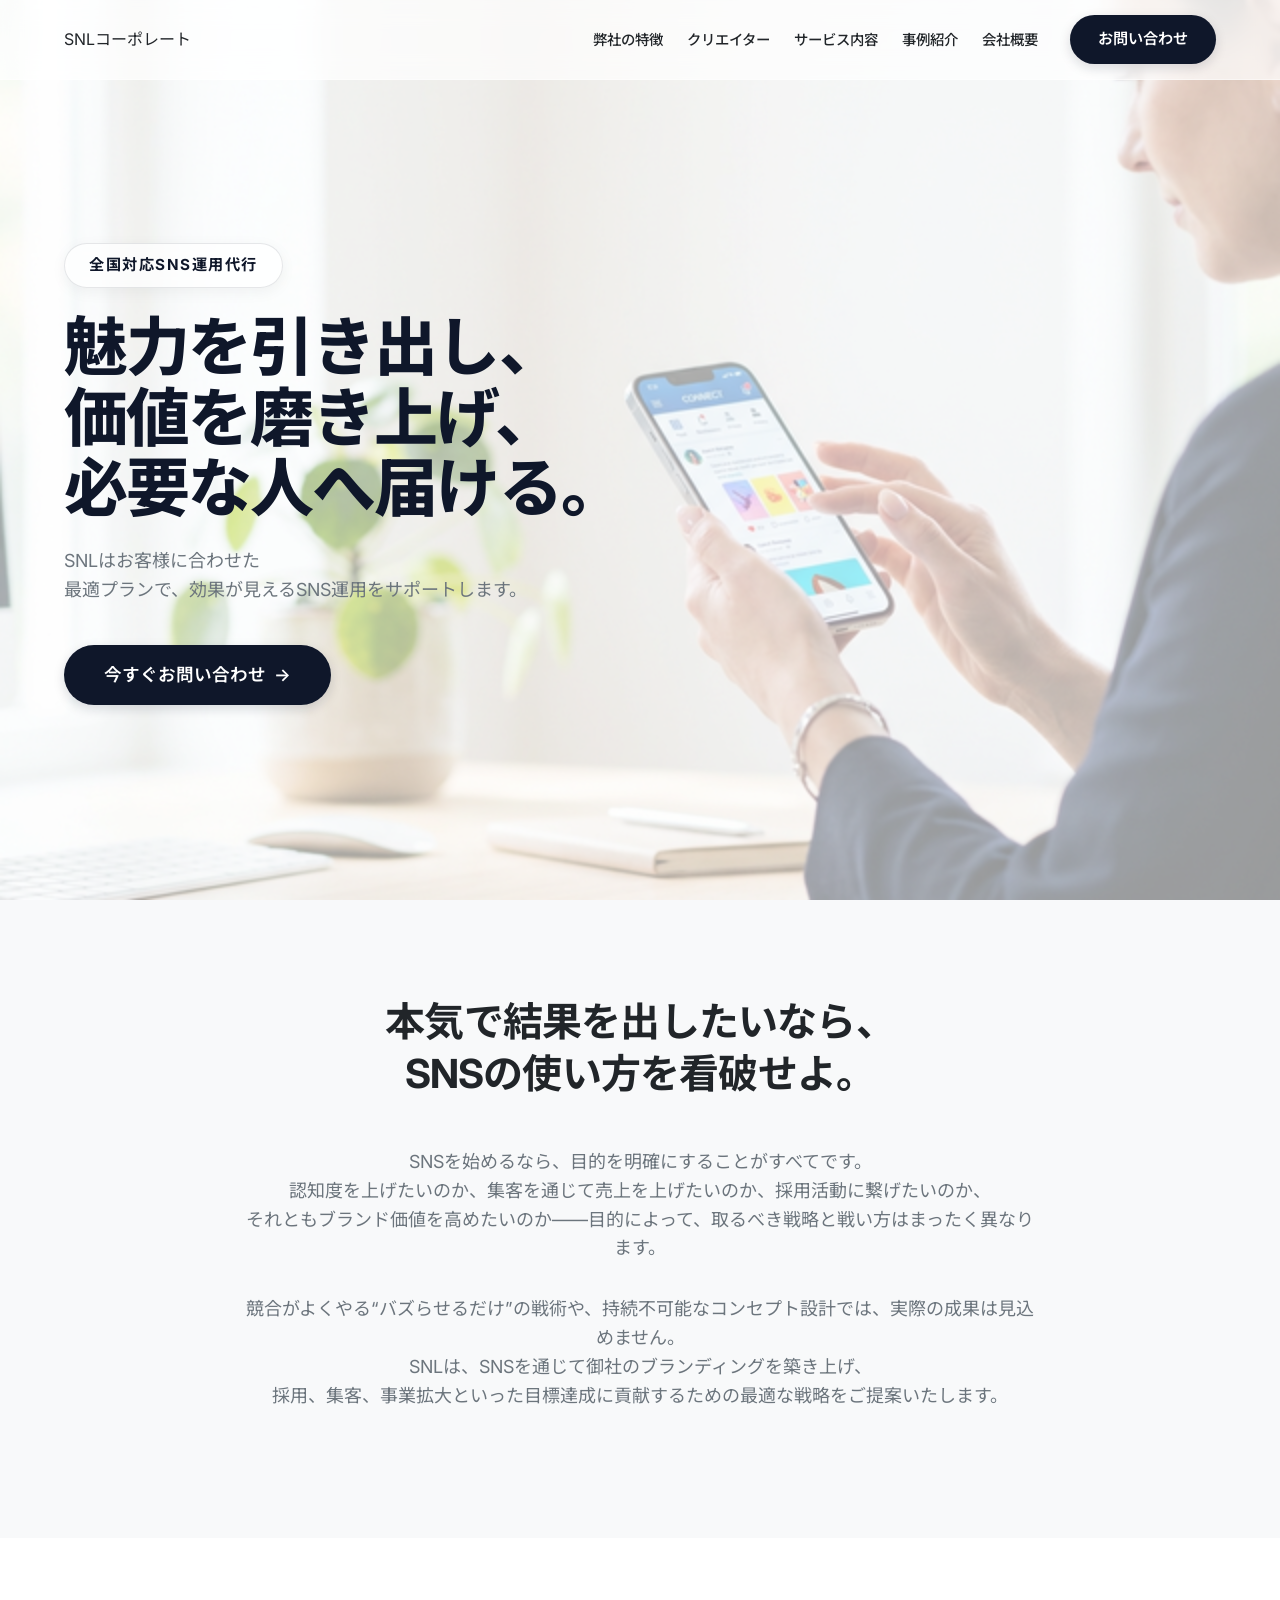
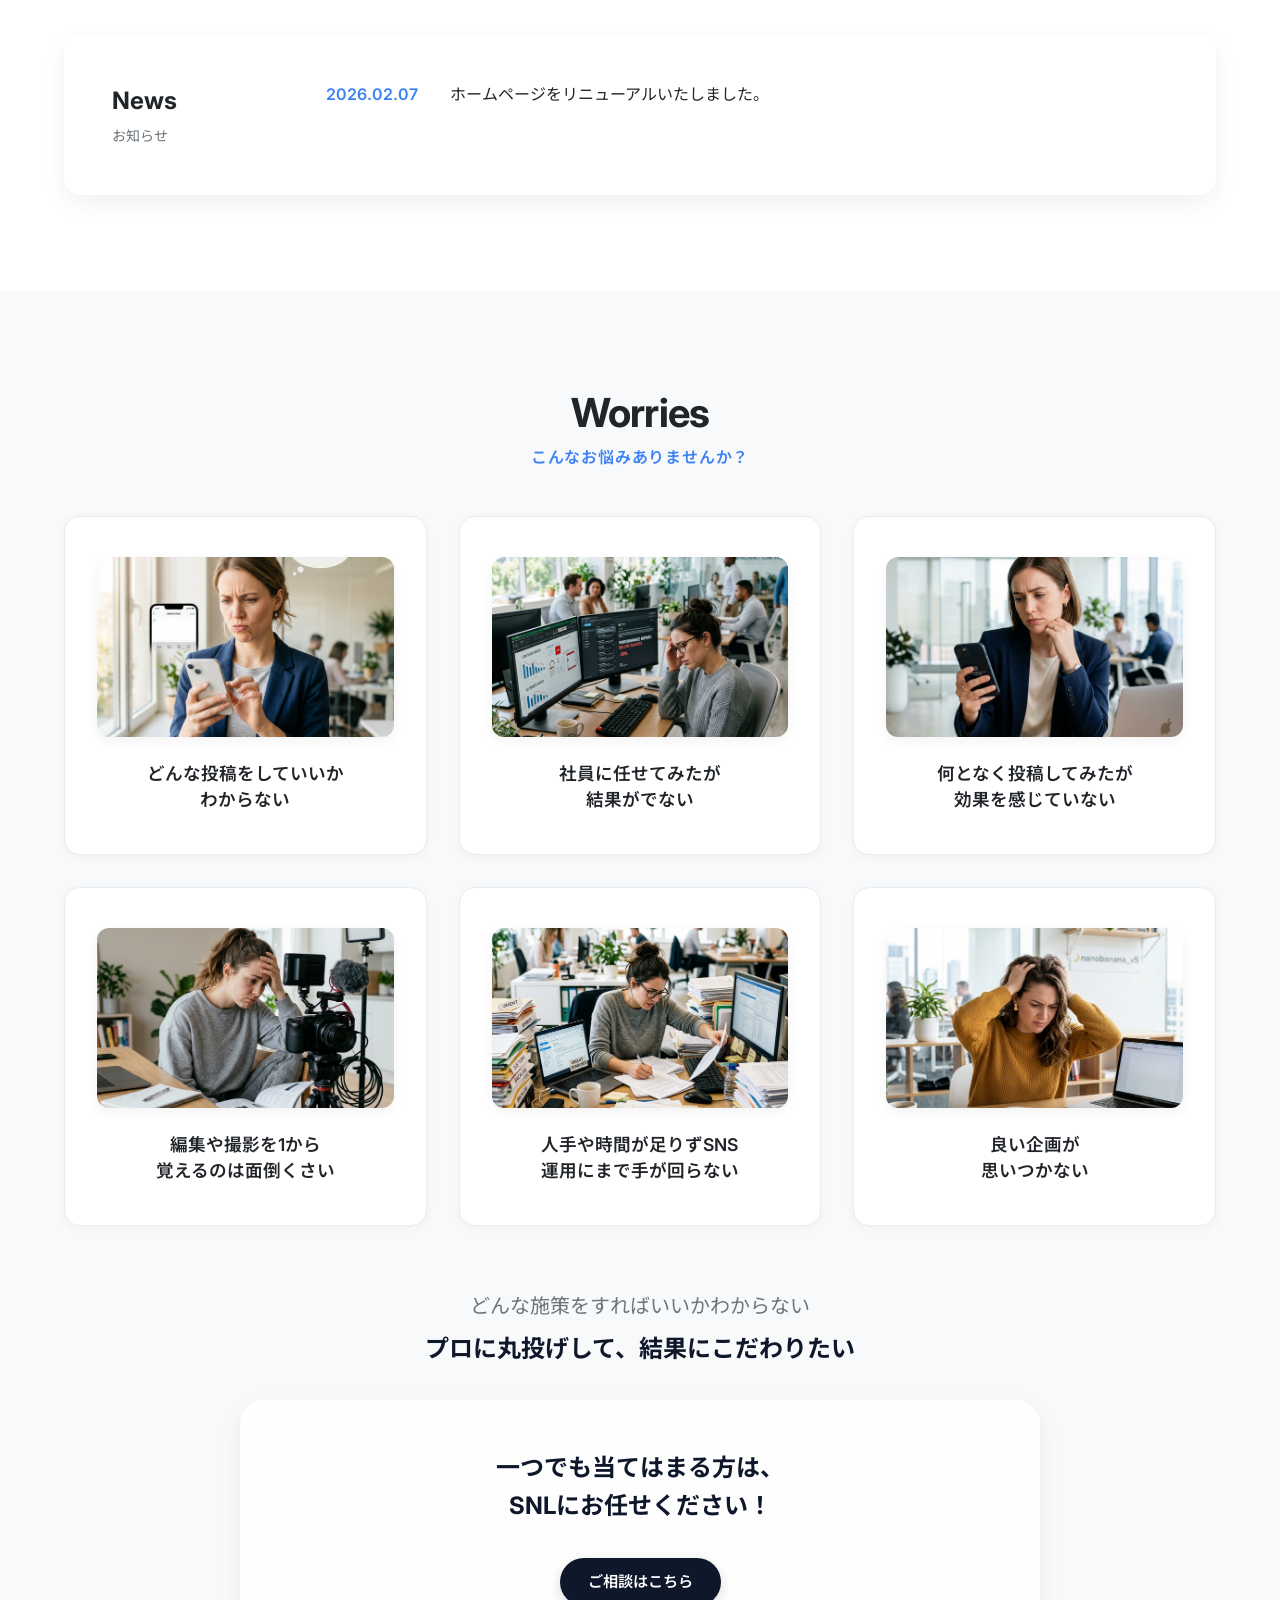
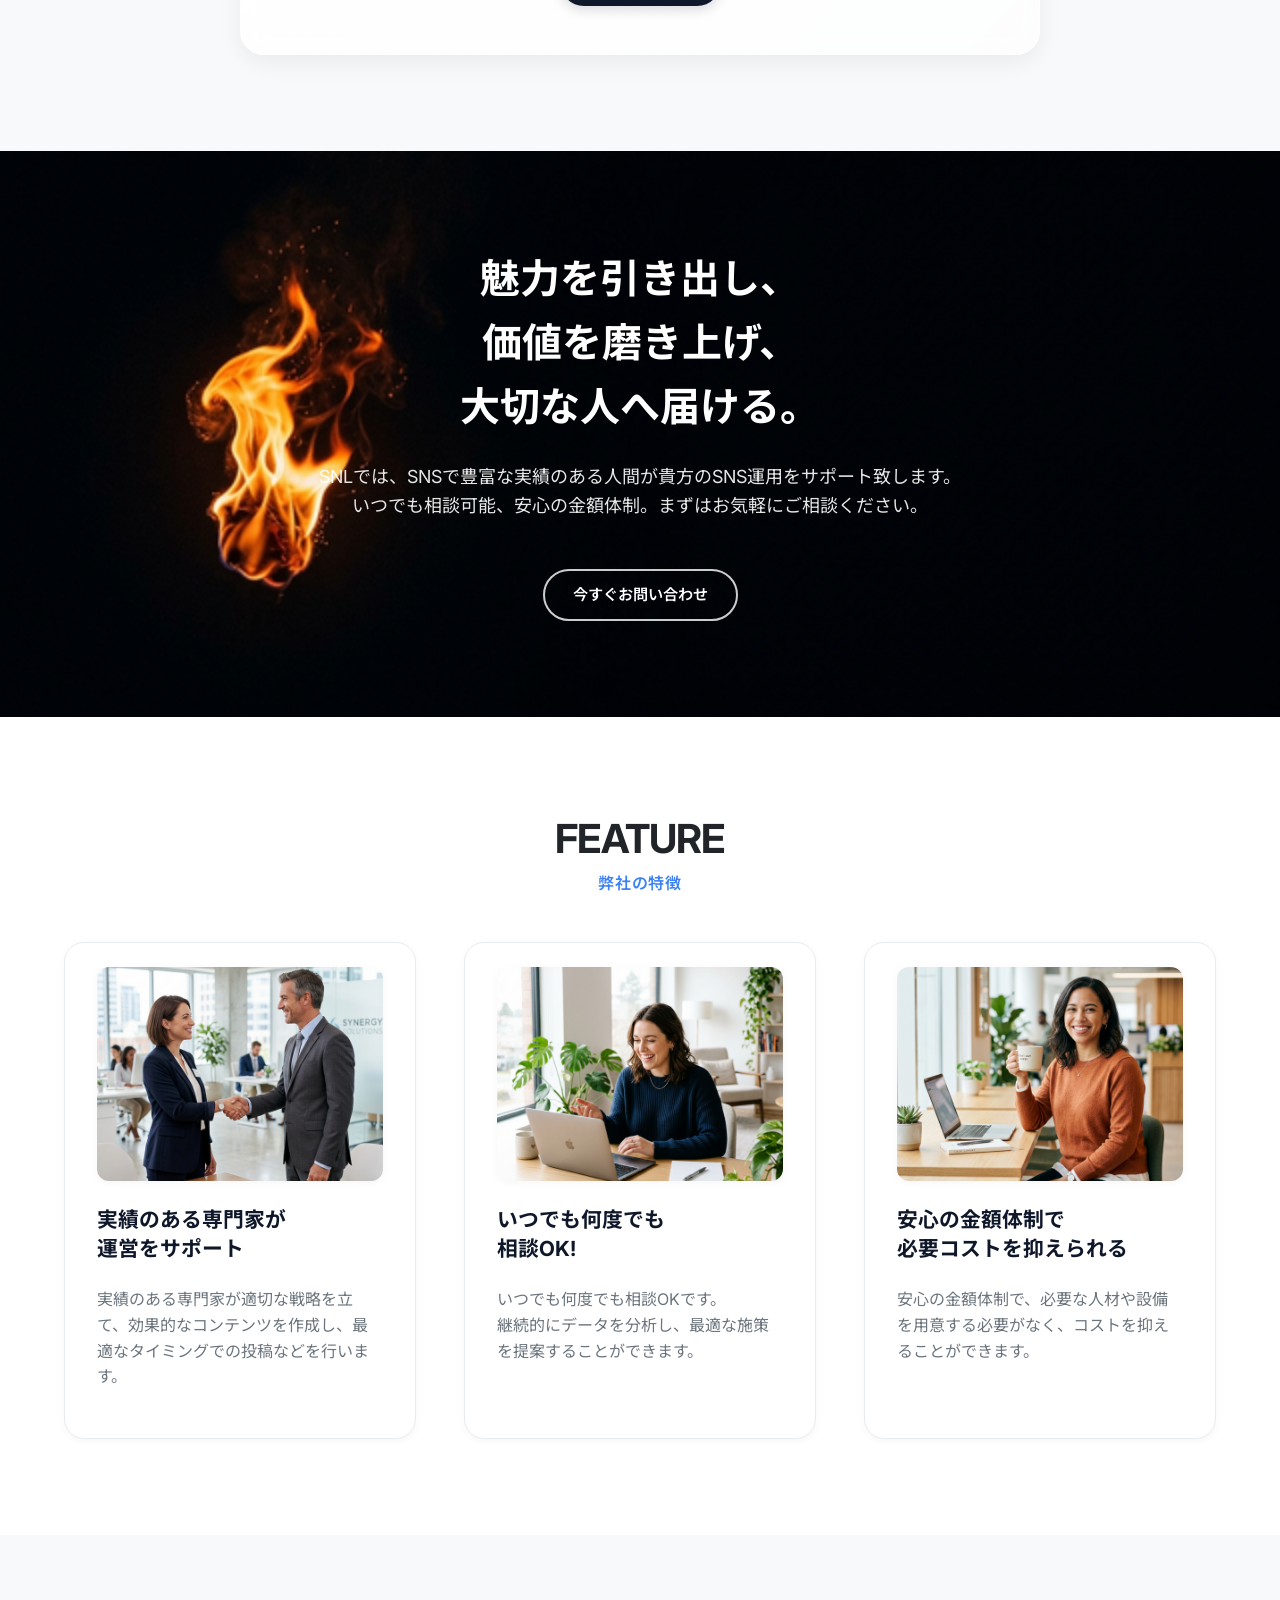
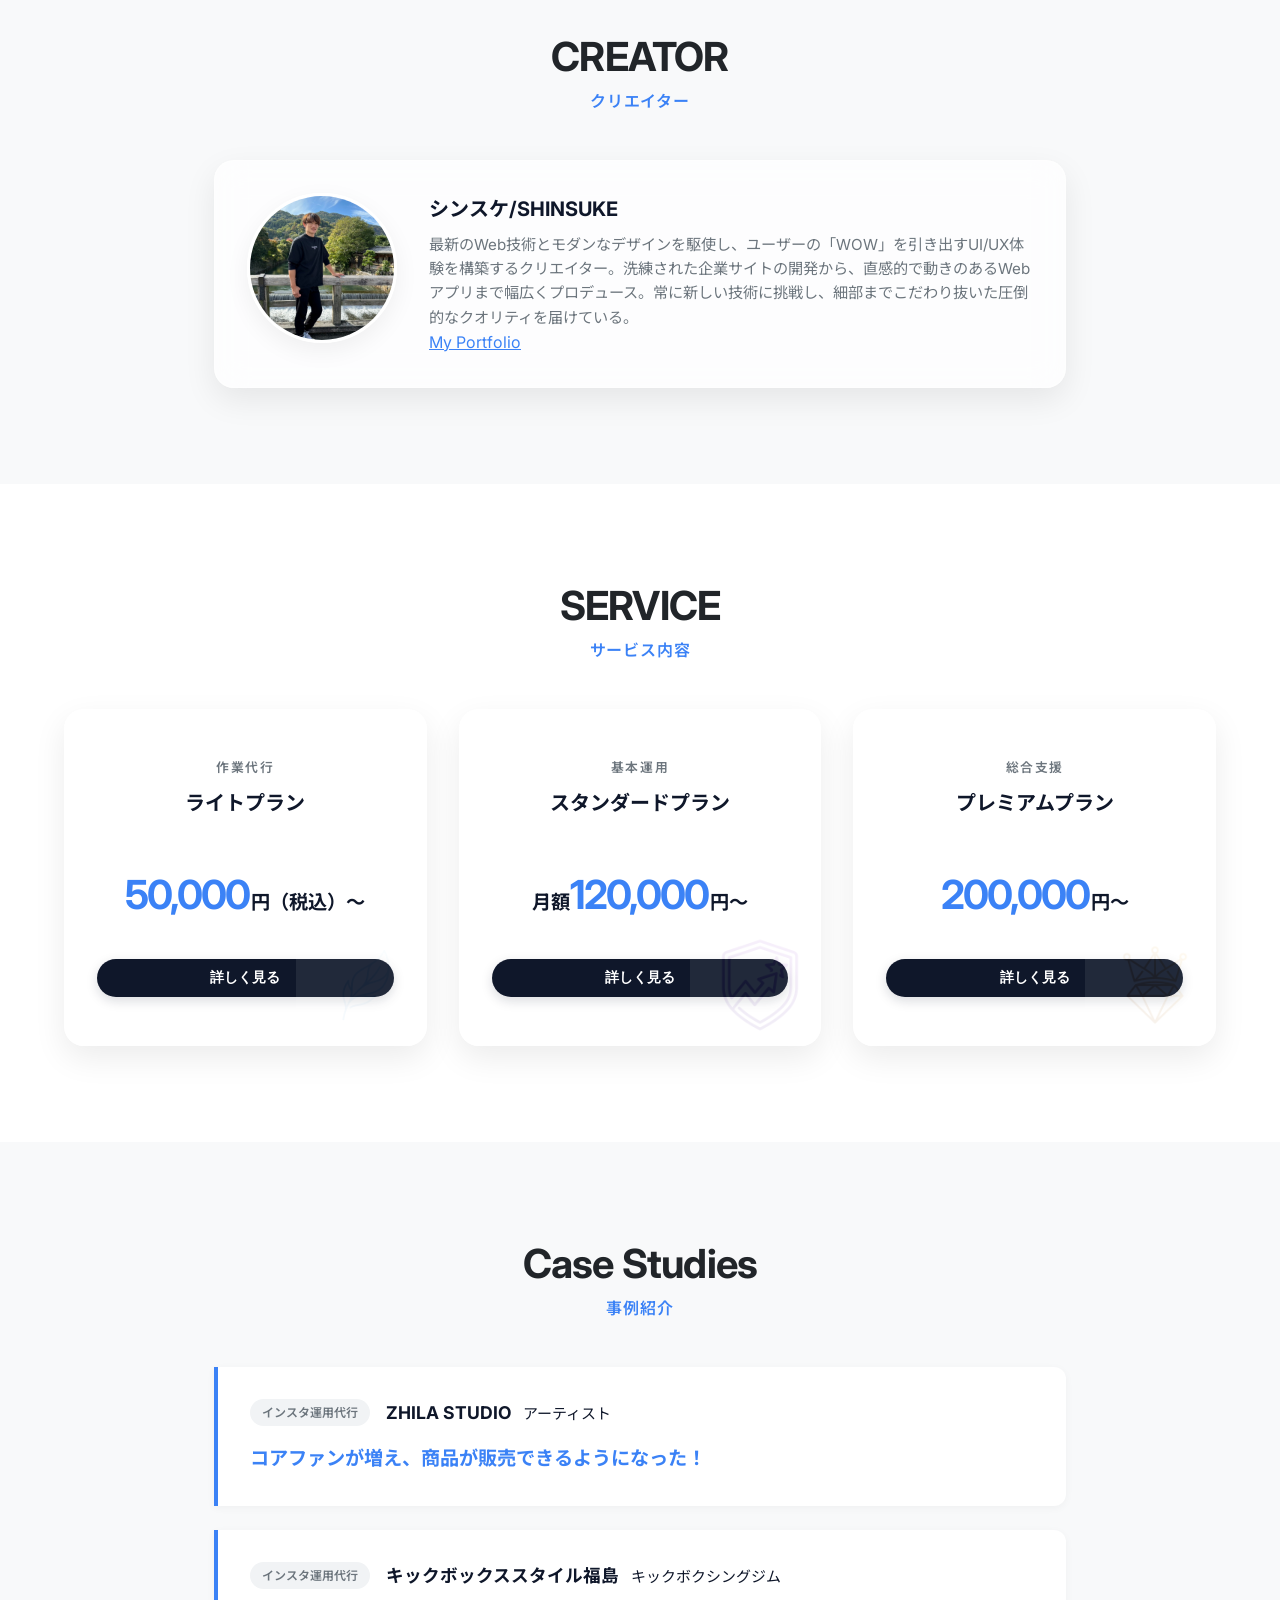
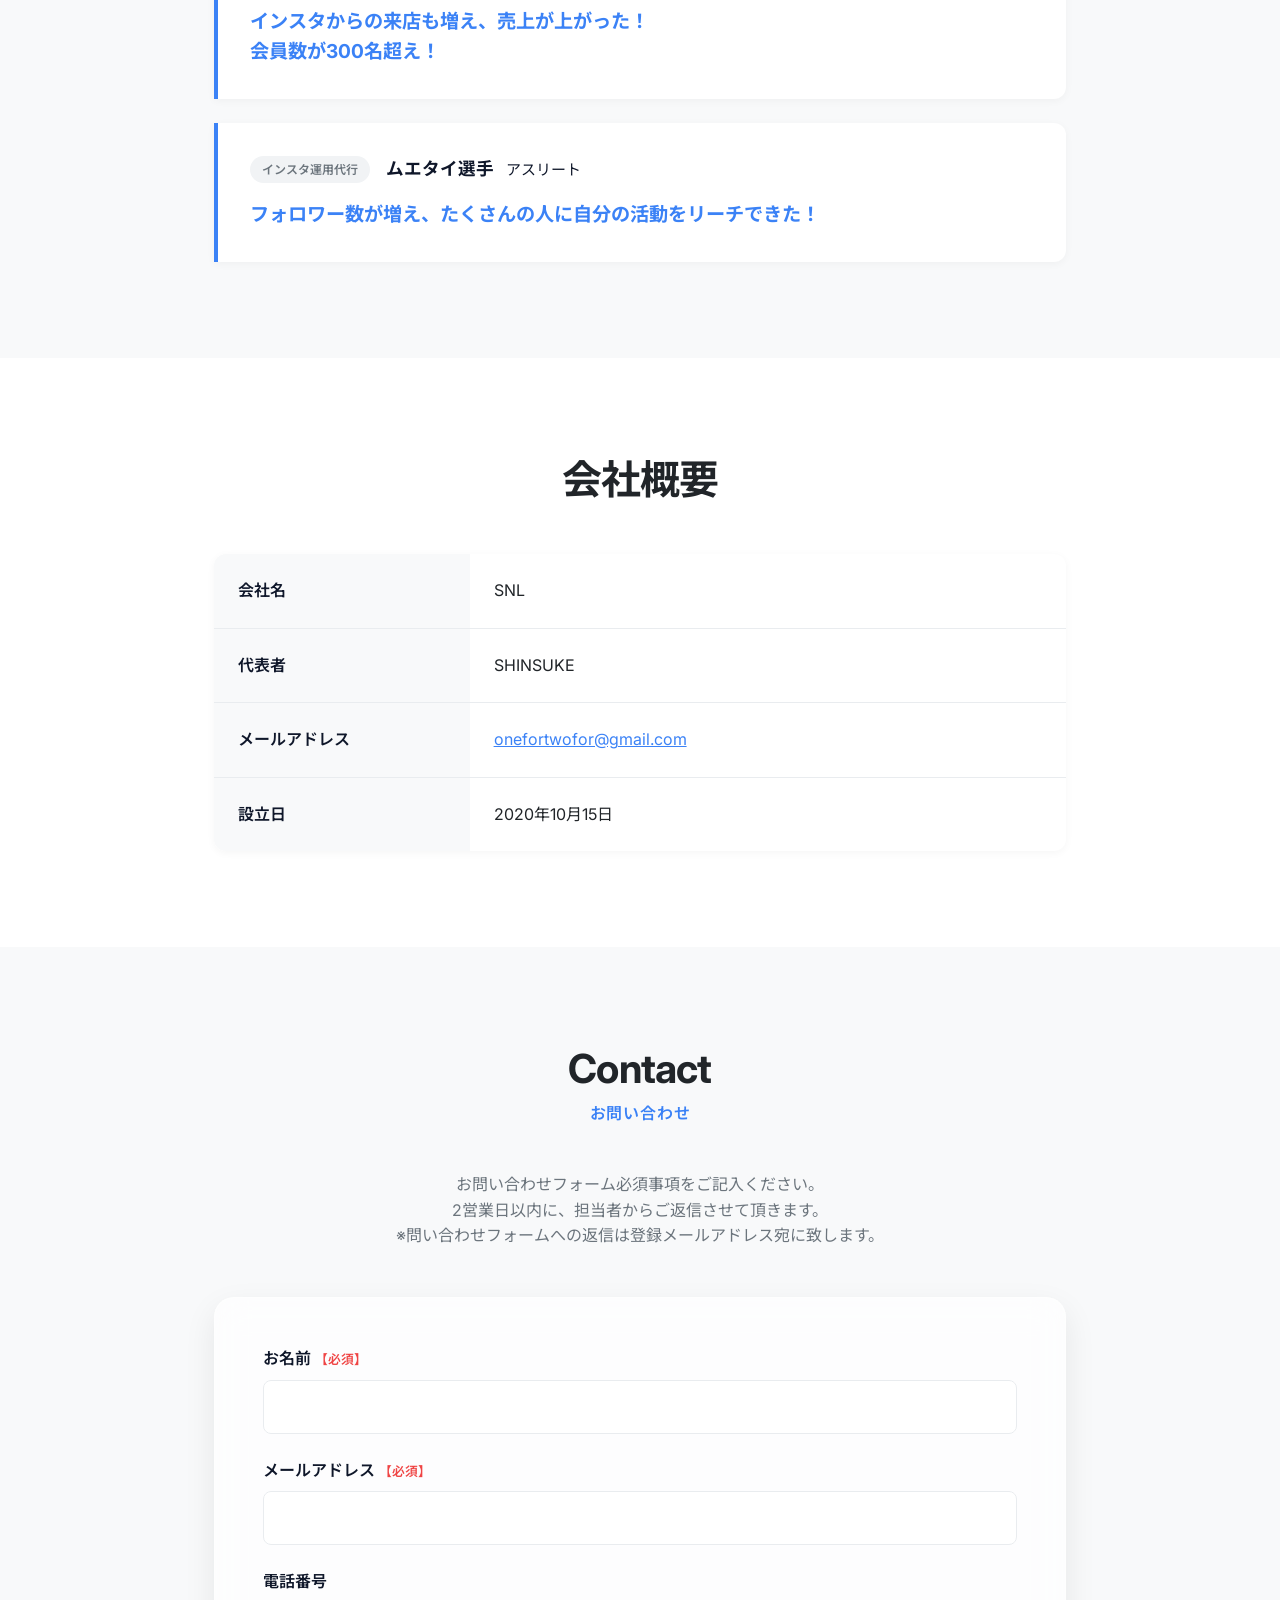
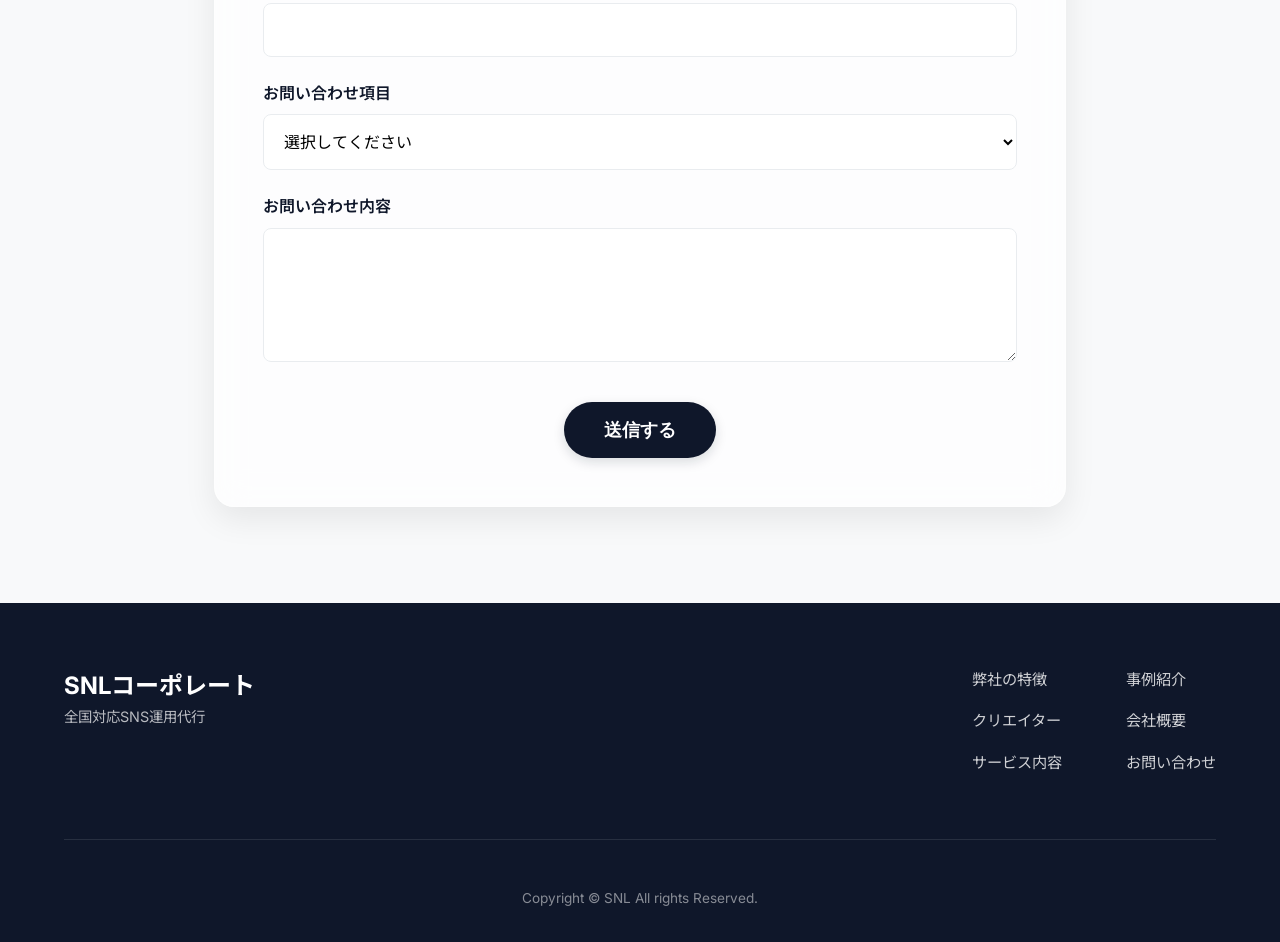
==== commit 0b67fc9f: "feat: サービス内容を3プラン（ライト/スタンダード/プレミアム）に更新、バッジ画像を背景に配置" ====
--- a/sns-agency-website/index.html
+++ b/sns-agency-website/index.html
@@ -242,36 +242,37 @@
 
                 <div class="service-grid">
                     <div class="service-card glass-card fade-in-up delay-1">
-                        <h3 class="service-title">インスタ運用CM動画制作＋<br>365日配信プラン</h3>
-                        <p class="service-detail">【CM動画制作✖️365日配信】</p>
+                        <img src="images/badge_light.png" alt="" class="service-card-badge" aria-hidden="true">
+                        <p class="service-plan-sub">作業代行</p>
+                        <h3 class="service-title">ライトプラン</h3>
                         <div class="service-price">
-                            <span class="price-val">40,000</span>円(税別)〜<span class="price-unit">/月額</span>
+                            <span class="price-val">50,000</span>円（税込）〜
                         </div>
                         <button class="btn btn-primary btn-sm mt-auto open-service-modal"
                             data-service="1">詳しく見る</button>
                     </div>
 
                     <div class="service-card glass-card fade-in-up delay-2">
-                        <h3 class="service-title">各種SNS運用代行</h3>
-                        <p class="service-detail">TikTok、Instagram、YouTubeショート<br>【企画、撮影、編集込み】</p>
+                        <img src="images/badge_standard.png" alt="" class="service-card-badge" aria-hidden="true">
+                        <p class="service-plan-sub">基本運用</p>
+                        <h3 class="service-title">スタンダードプラン</h3>
                         <div class="service-price">
-                            <span class="price-val">200,000</span>円(税別)<span class="price-unit">/月額</span>
+                            月額<span class="price-val">120,000</span>円〜
                         </div>
                         <button class="btn btn-primary btn-sm mt-auto open-service-modal"
                             data-service="2">詳しく見る</button>
                     </div>
 
                     <div class="service-card glass-card fade-in-up delay-3">
-                        <h3 class="service-title">各種SNS運用代行</h3>
-                        <p class="service-detail">TikTok、Instagram、YouTubeショート<br>【月動画15本投稿、企画、撮影、編集込み】</p>
+                        <img src="images/badge_premium.png" alt="" class="service-card-badge" aria-hidden="true">
+                        <p class="service-plan-sub">総合支援</p>
+                        <h3 class="service-title">プレミアムプラン</h3>
                         <div class="service-price">
-                            <span class="price-val">350,000</span>円(税別)<span class="price-unit">/月額</span>
+                            <span class="price-val">200,000</span>円〜
                         </div>
                         <button class="btn btn-primary btn-sm mt-auto open-service-modal"
                             data-service="3">詳しく見る</button>
                     </div>
-
-
                 </div>
             </div>
         </section>
@@ -356,19 +357,16 @@
                         お問い合わせフォーム必須事項をご記入ください。<br>2営業日以内に、担当者からご返信させて頂きます。<br>※問い合わせフォームへの返信は登録メールアドレス宛に致します。</p>
                 </div>
 
-                <script type="text/javascript">var submitted = false;</script>
-                <iframe name="hidden_iframe" id="hidden_iframe" style="display:none;"
-                    onload="if(submitted)  {alert('お問い合わせを受け付けました。後ほど担当者よりご連絡いたします。'); document.getElementById('gform').reset(); submitted=false; }"></iframe>
                 <form class="contact-form glass-card fade-in-up delay-1" id="gform"
                     action="https://docs.google.com/forms/d/e/1FAIpQLSfawVQ5u2clCfujz6vWc8oNDs84TkIATZwKThTi90_ws8bNWA/formResponse"
-                    method="POST" target="hidden_iframe" onsubmit="submitted=true;">
+                    method="POST" target="hidden_iframe" onsubmit="window.submitted=true;">
                     <div class="form-group">
                         <label for="name">お名前 <span class="required">【必須】</span></label>
-                        <input type="text" id="name" name="entry.669617804" class="form-control" required>
+                        <input type="text" id="name" name="entry.669617804" class="form-control">
                     </div>
                     <div class="form-group">
                         <label for="email">メールアドレス <span class="required">【必須】</span></label>
-                        <input type="email" id="email" name="entry.930325068" class="form-control" required>
+                        <input type="email" id="email" name="entry.930325068" class="form-control">
                     </div>
                     <div class="form-group">
                         <label for="phone">電話番号</label>
--- a/sns-agency-website/css/style.css
+++ b/sns-agency-website/css/style.css
@@ -590,12 +590,38 @@
     border-radius: 20px;
     text-align: center;
     transition: transform var(--transition-normal), box-shadow var(--transition-normal);
+    position: relative;
+    overflow: hidden;
 }
 
 .service-card:hover {
     transform: translateY(-8px);
     box-shadow: var(--shadow-lg);
 }
+
+/* バッジ背景画像（薄いウォーターマーク） */
+.service-card-badge {
+    position: absolute;
+    bottom: -10px;
+    right: -10px;
+    width: 140px;
+    height: 140px;
+    object-fit: contain;
+    opacity: 0.08;
+    pointer-events: none;
+    user-select: none;
+}
+
+/* プランサブテキスト（薄い文字） */
+.service-plan-sub {
+    font-size: 0.8rem;
+    font-weight: 600;
+    letter-spacing: 0.12em;
+    text-transform: uppercase;
+    color: var(--color-text-muted);
+    margin-bottom: 0.5rem;
+}
+
 
 .service-title {
     font-size: 1.25rem;
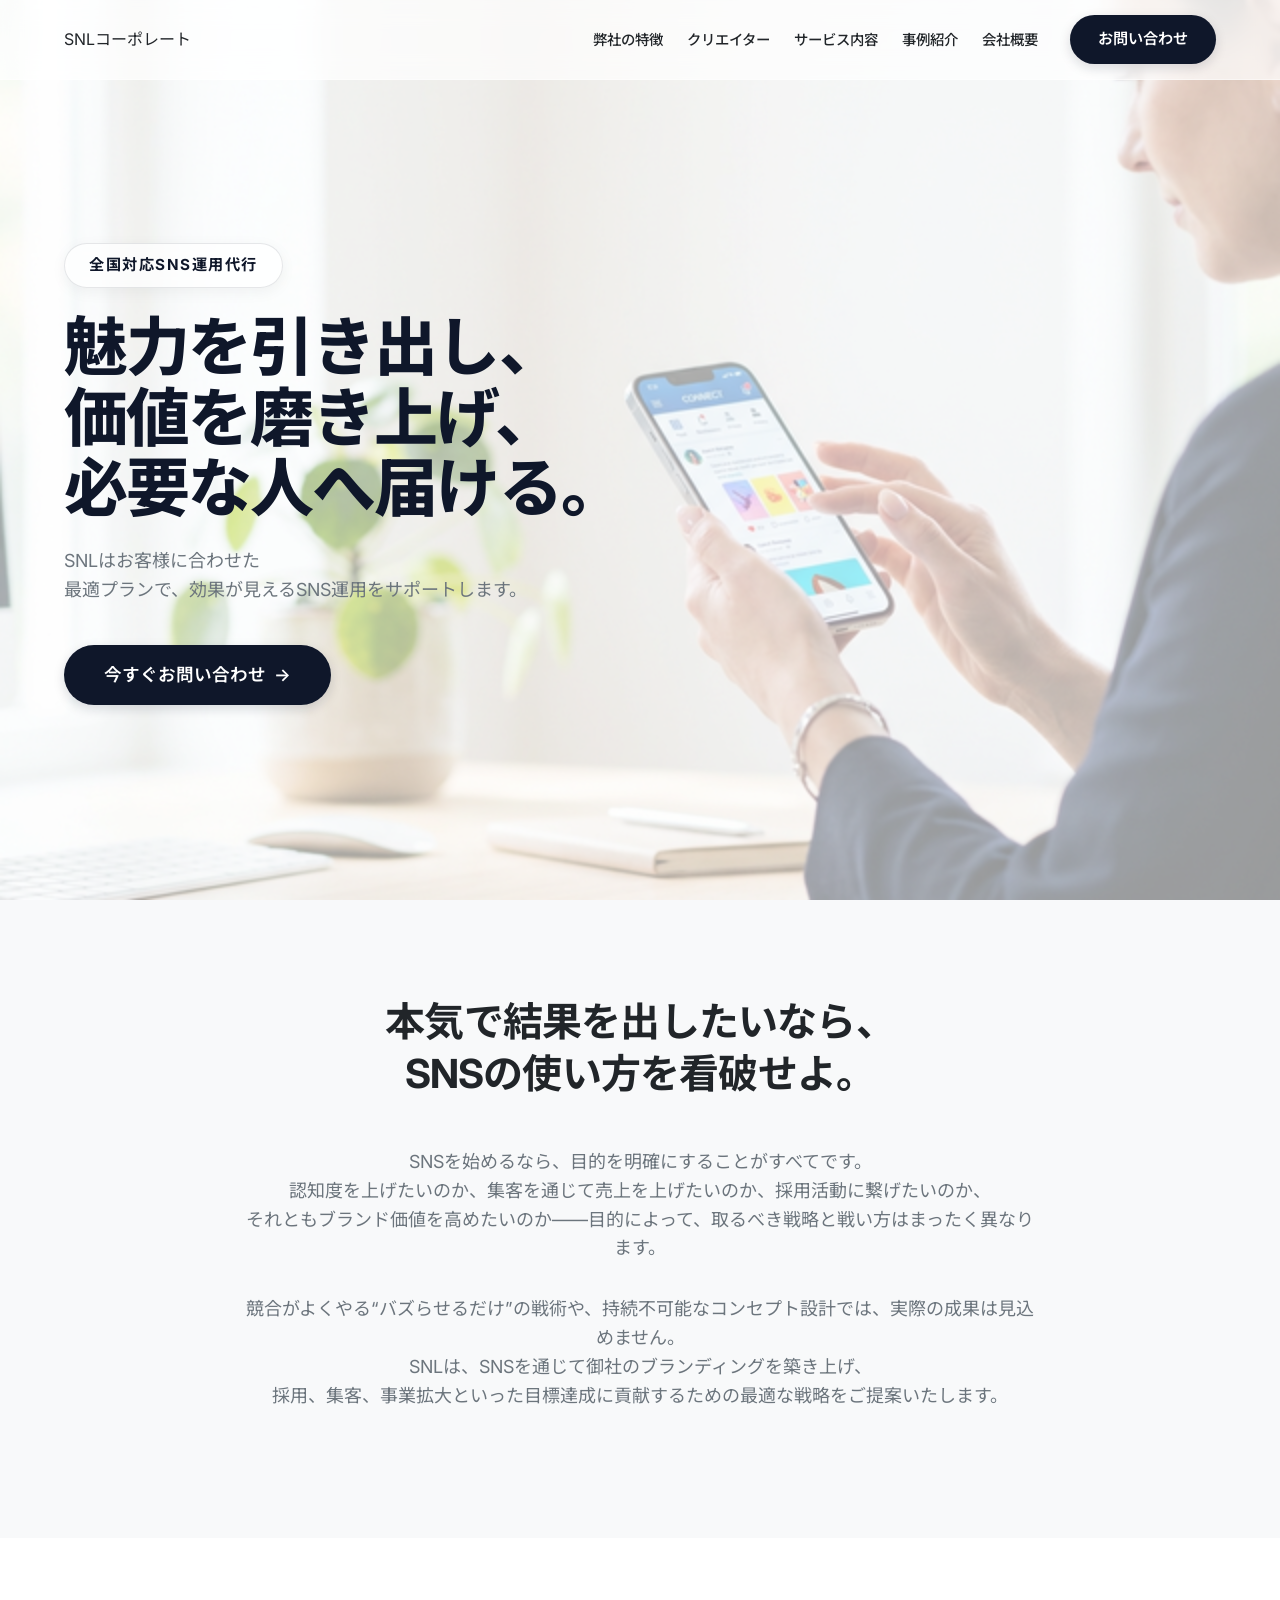
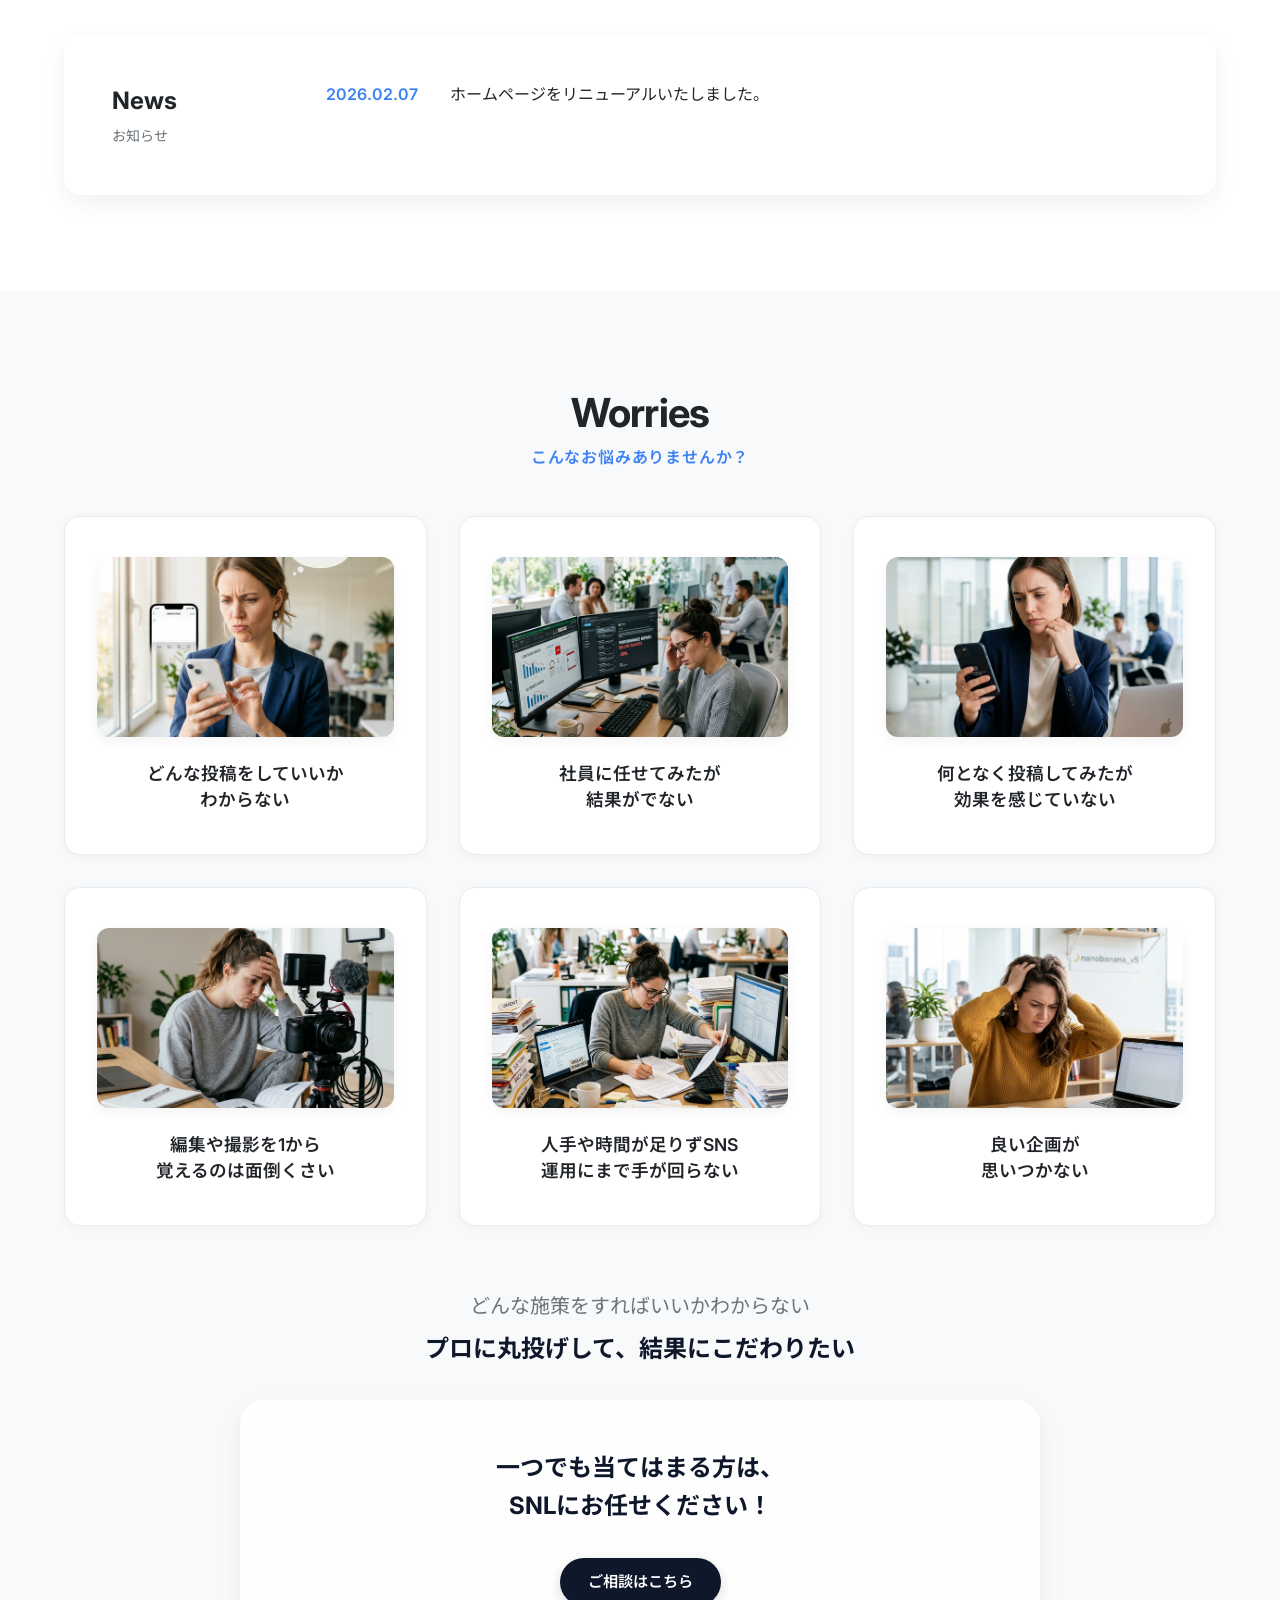
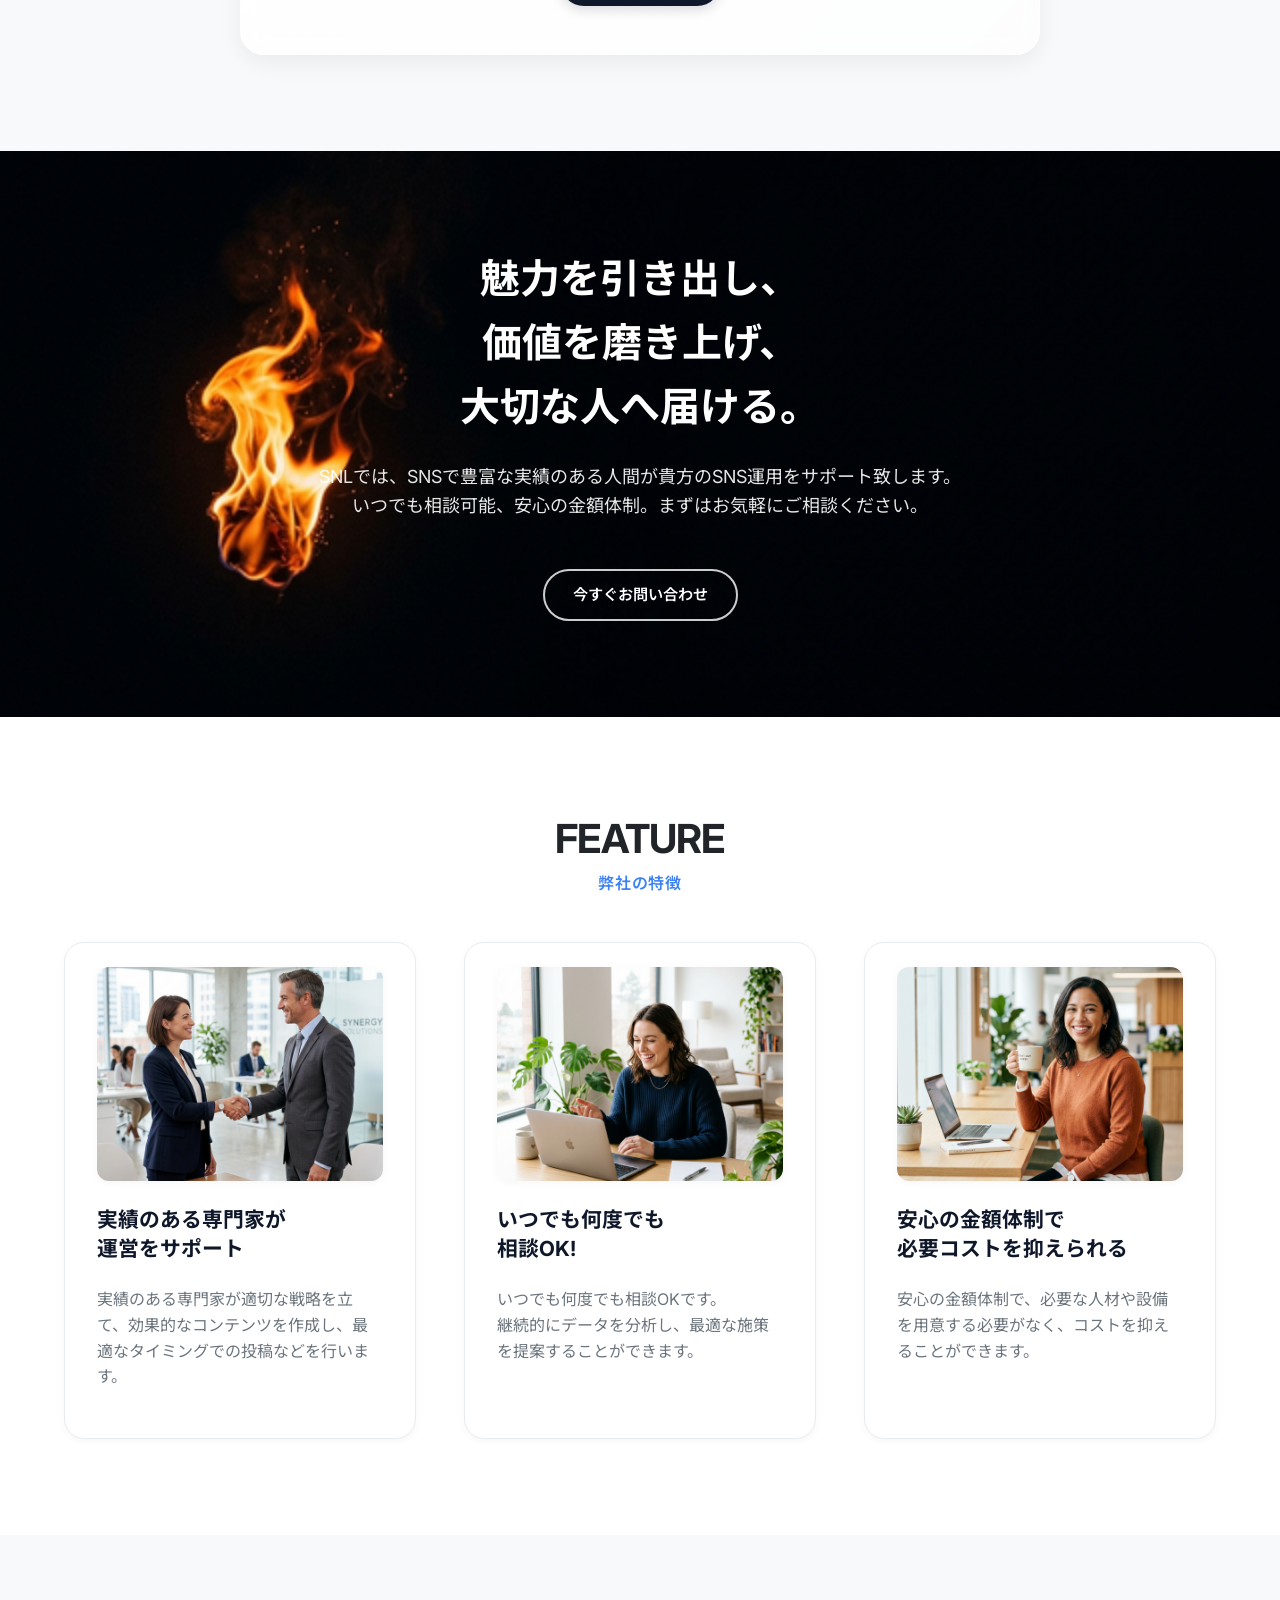
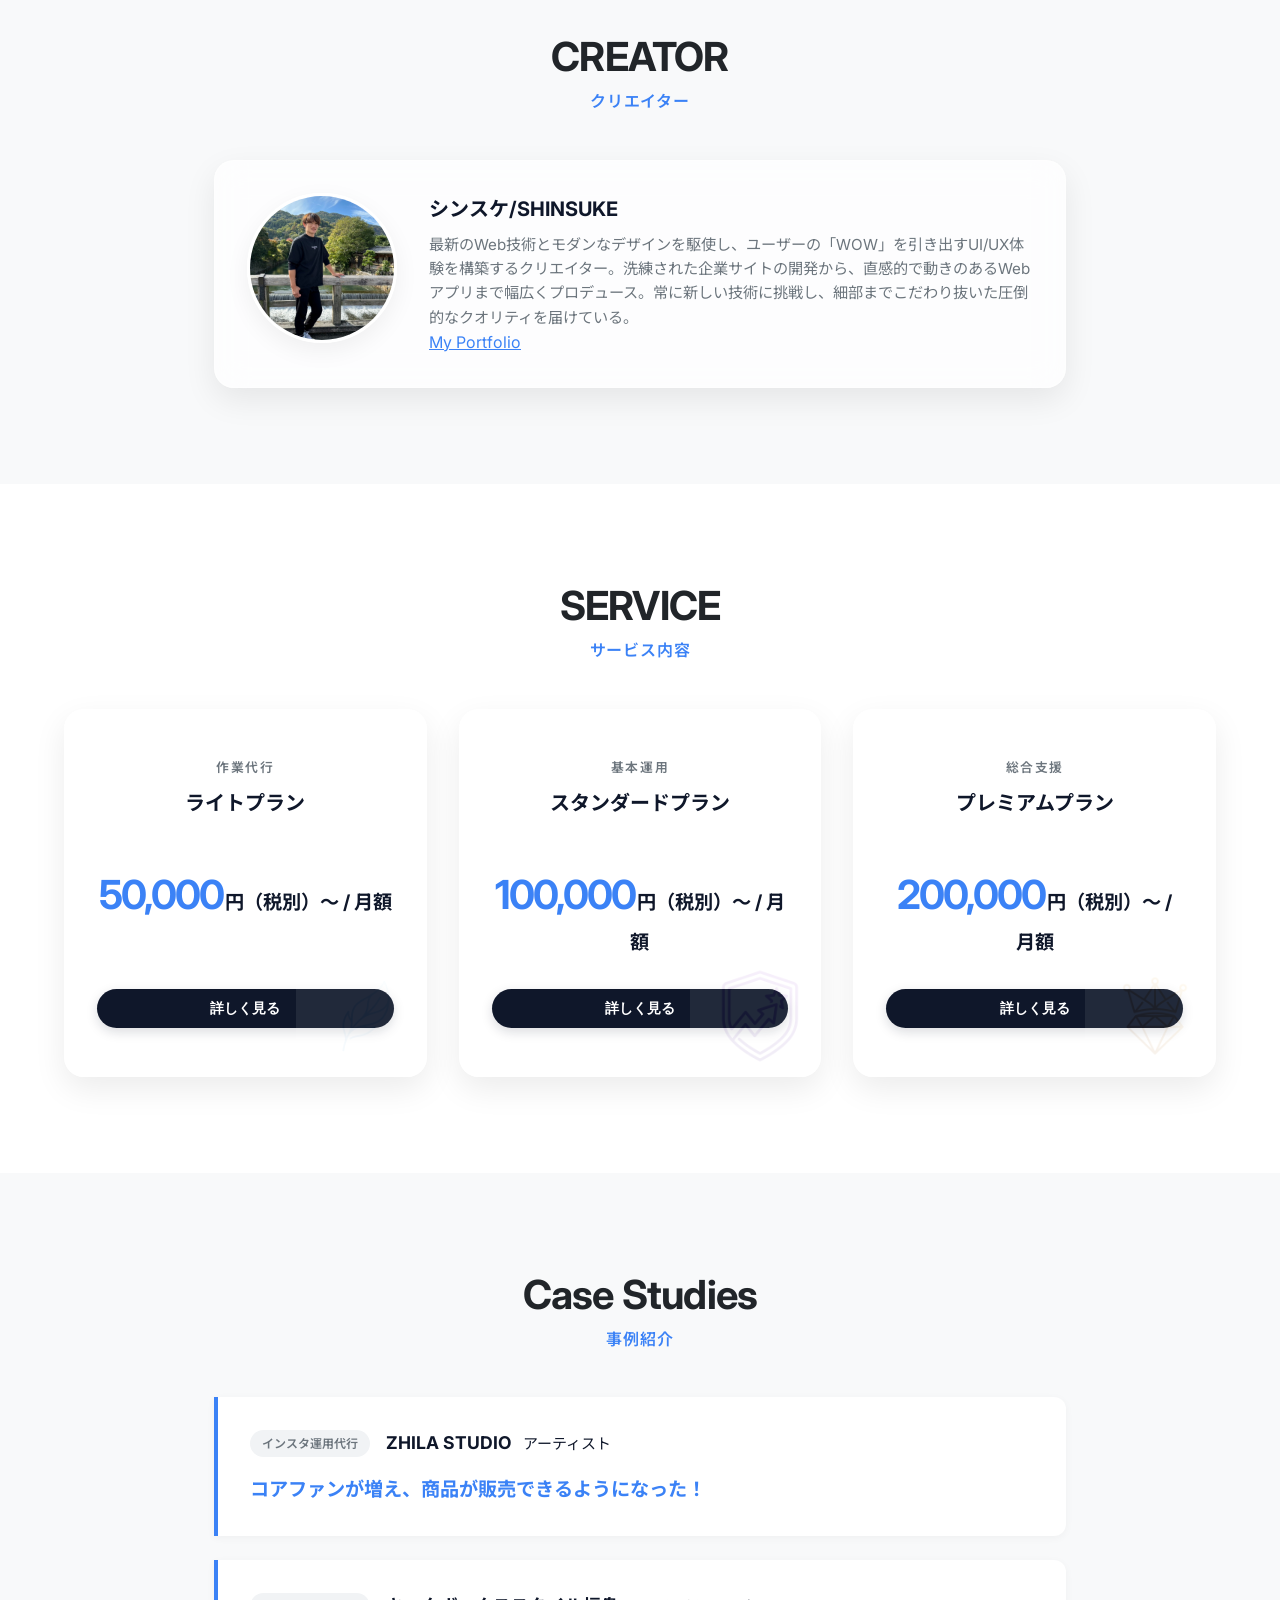
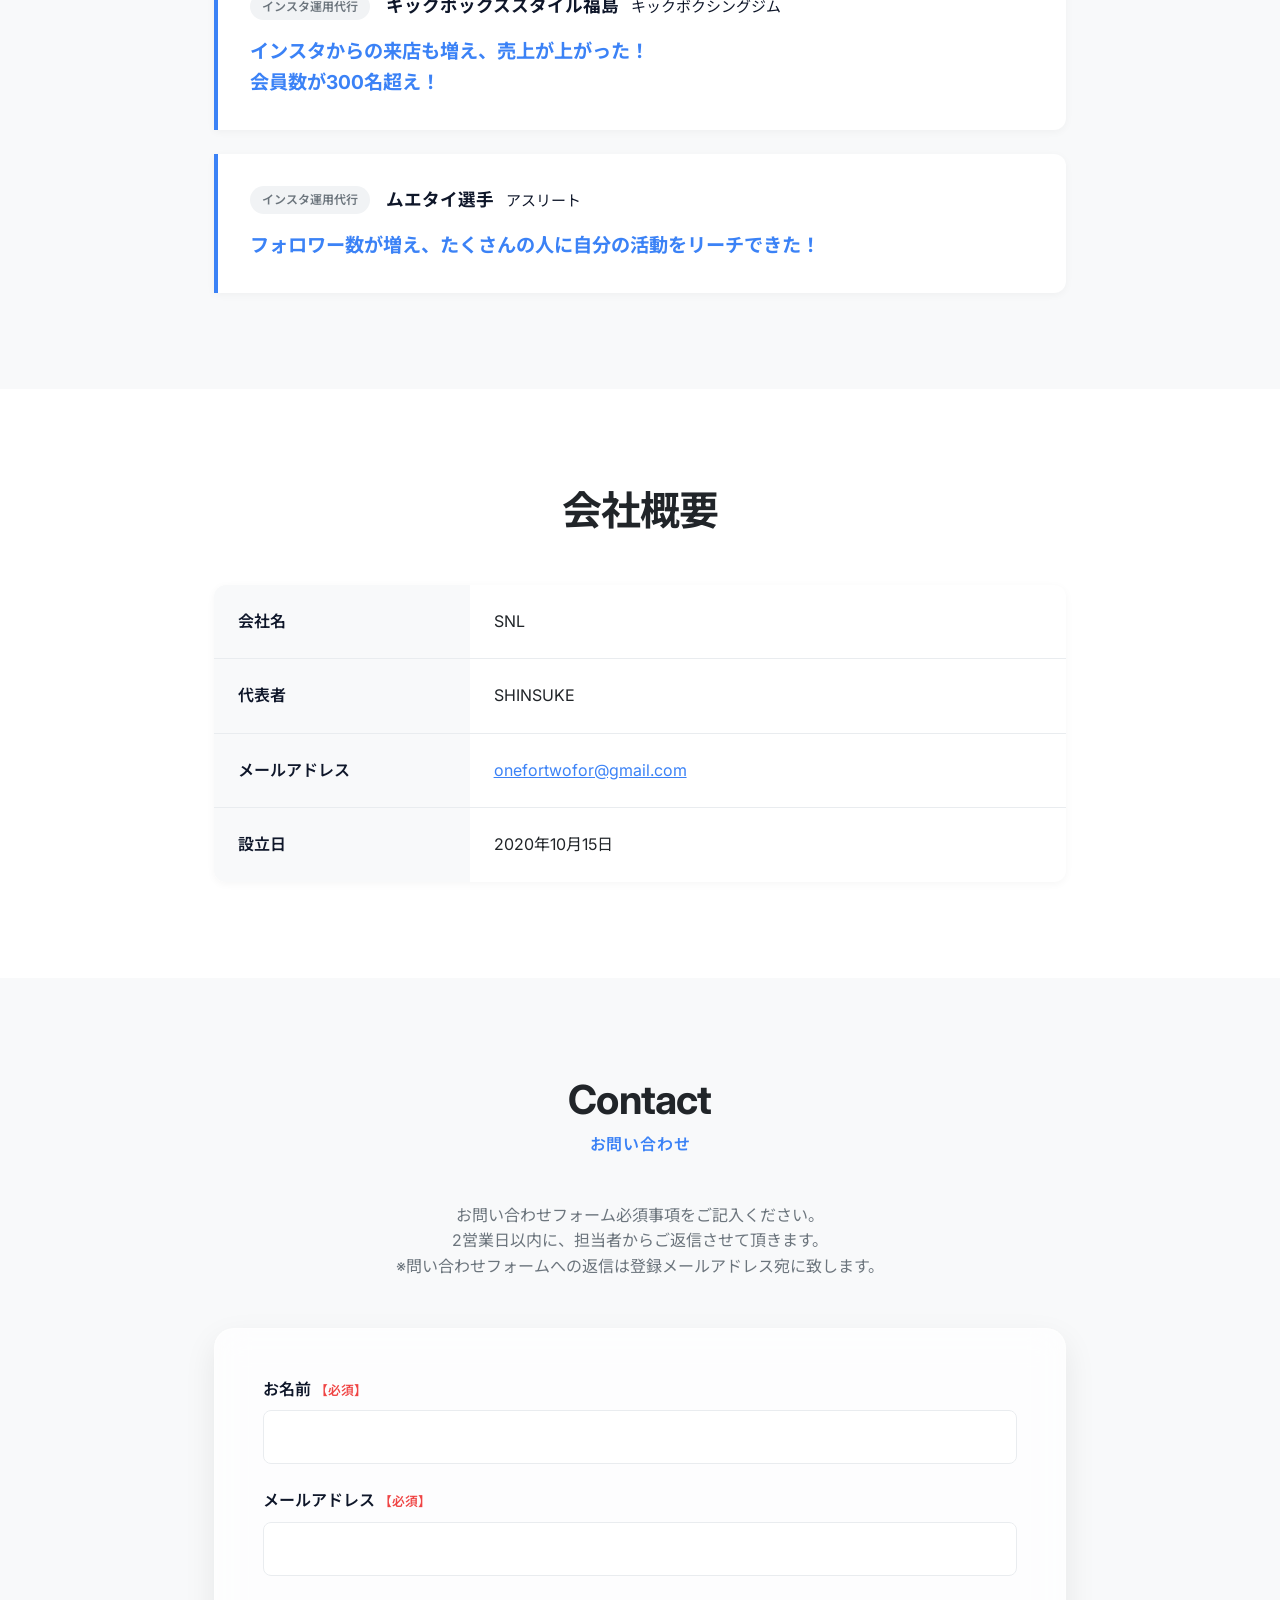
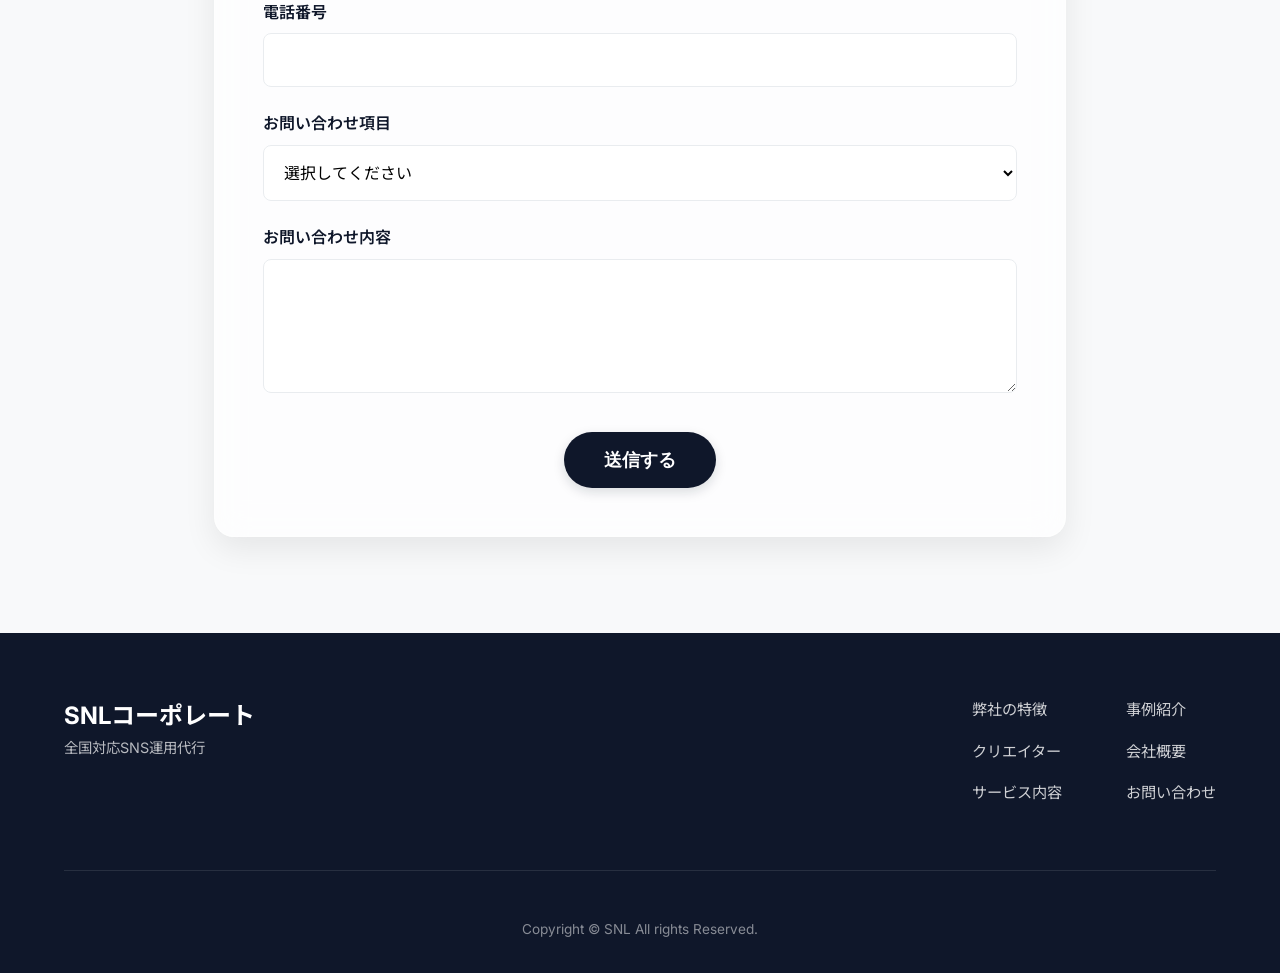
==== commit 6af2e0ab: "fix: サービスプランの金額表示とモーダル内容を統一テンプレートに修正" ====
--- a/sns-agency-website/index.html
+++ b/sns-agency-website/index.html
@@ -246,7 +246,7 @@
                         <p class="service-plan-sub">作業代行</p>
                         <h3 class="service-title">ライトプラン</h3>
                         <div class="service-price">
-                            <span class="price-val">50,000</span>円（税込）〜
+                            <span class="price-val">50,000</span>円（税別）〜 / 月額
                         </div>
                         <button class="btn btn-primary btn-sm mt-auto open-service-modal"
                             data-service="1">詳しく見る</button>
@@ -257,7 +257,7 @@
                         <p class="service-plan-sub">基本運用</p>
                         <h3 class="service-title">スタンダードプラン</h3>
                         <div class="service-price">
-                            月額<span class="price-val">120,000</span>円〜
+                            <span class="price-val">100,000</span>円（税別）〜 / 月額
                         </div>
                         <button class="btn btn-primary btn-sm mt-auto open-service-modal"
                             data-service="2">詳しく見る</button>
@@ -268,7 +268,7 @@
                         <p class="service-plan-sub">総合支援</p>
                         <h3 class="service-title">プレミアムプラン</h3>
                         <div class="service-price">
-                            <span class="price-val">200,000</span>円〜
+                            <span class="price-val">200,000</span>円（税別）〜 / 月額
                         </div>
                         <button class="btn btn-primary btn-sm mt-auto open-service-modal"
                             data-service="3">詳しく見る</button>
--- a/sns-agency-website/css/style.css
+++ b/sns-agency-website/css/style.css
@@ -1391,4 +1391,44 @@
 .modal-service-price .price-unit {
     color: var(--color-text-muted);
     font-size: 1rem;
+}
+
+/* モーダル統一テンプレート用スタイル */
+.modal-plan-category {
+    font-size: 0.85rem;
+    font-weight: 700;
+    letter-spacing: 0.1em;
+    text-transform: uppercase;
+    color: var(--color-accent);
+    margin-bottom: 1.5rem;
+    padding: 0.3rem 0.8rem;
+    background: rgba(59, 130, 246, 0.08);
+    display: inline-block;
+    border-radius: 4px;
+}
+
+.modal-info-block {
+    margin-bottom: 1.5rem;
+    padding-bottom: 1.5rem;
+    border-bottom: 1px solid var(--color-border);
+}
+
+.modal-info-block:last-of-type {
+    border-bottom: none;
+    padding-bottom: 0;
+}
+
+.modal-info-label {
+    font-size: 0.8rem;
+    font-weight: 700;
+    color: var(--color-text-muted);
+    letter-spacing: 0.08em;
+    text-transform: uppercase;
+    margin-bottom: 0.4rem;
+}
+
+.modal-info-text {
+    font-size: 1rem;
+    color: var(--color-text-main);
+    line-height: 1.7;
 }
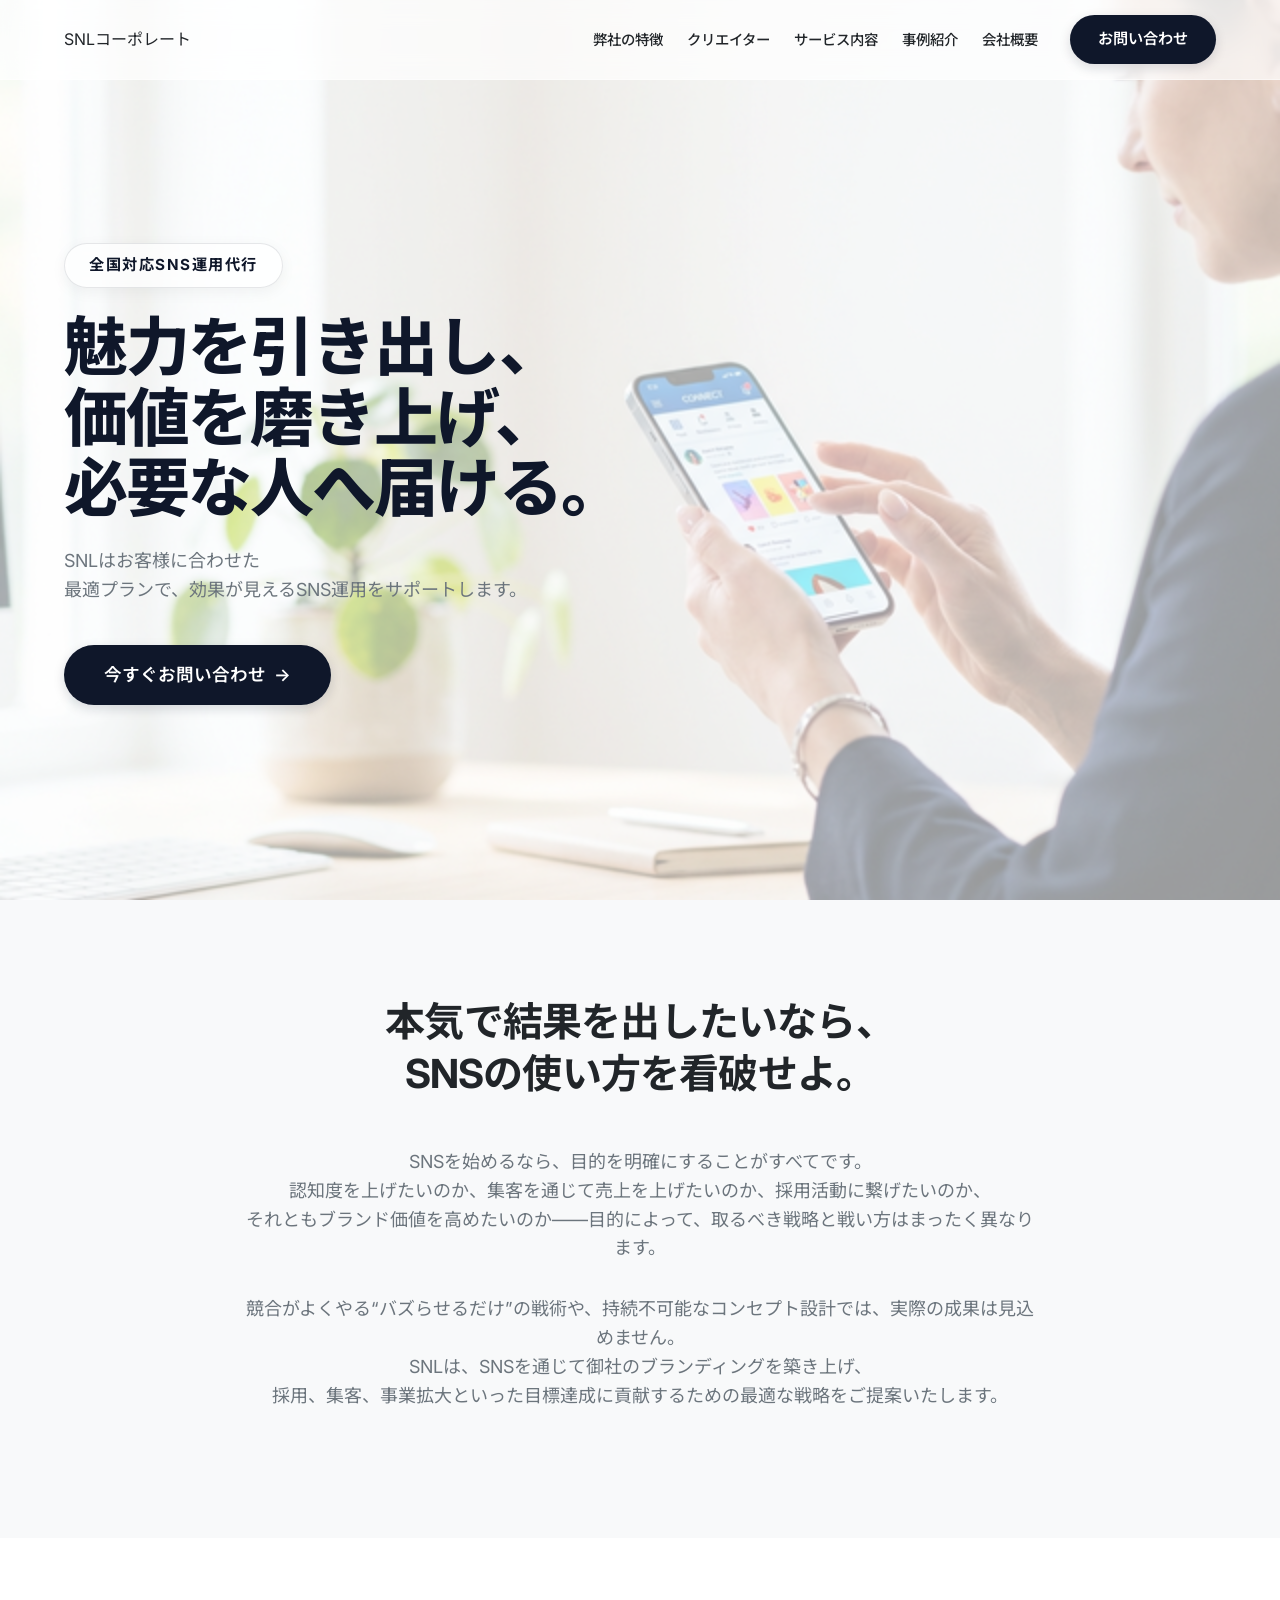
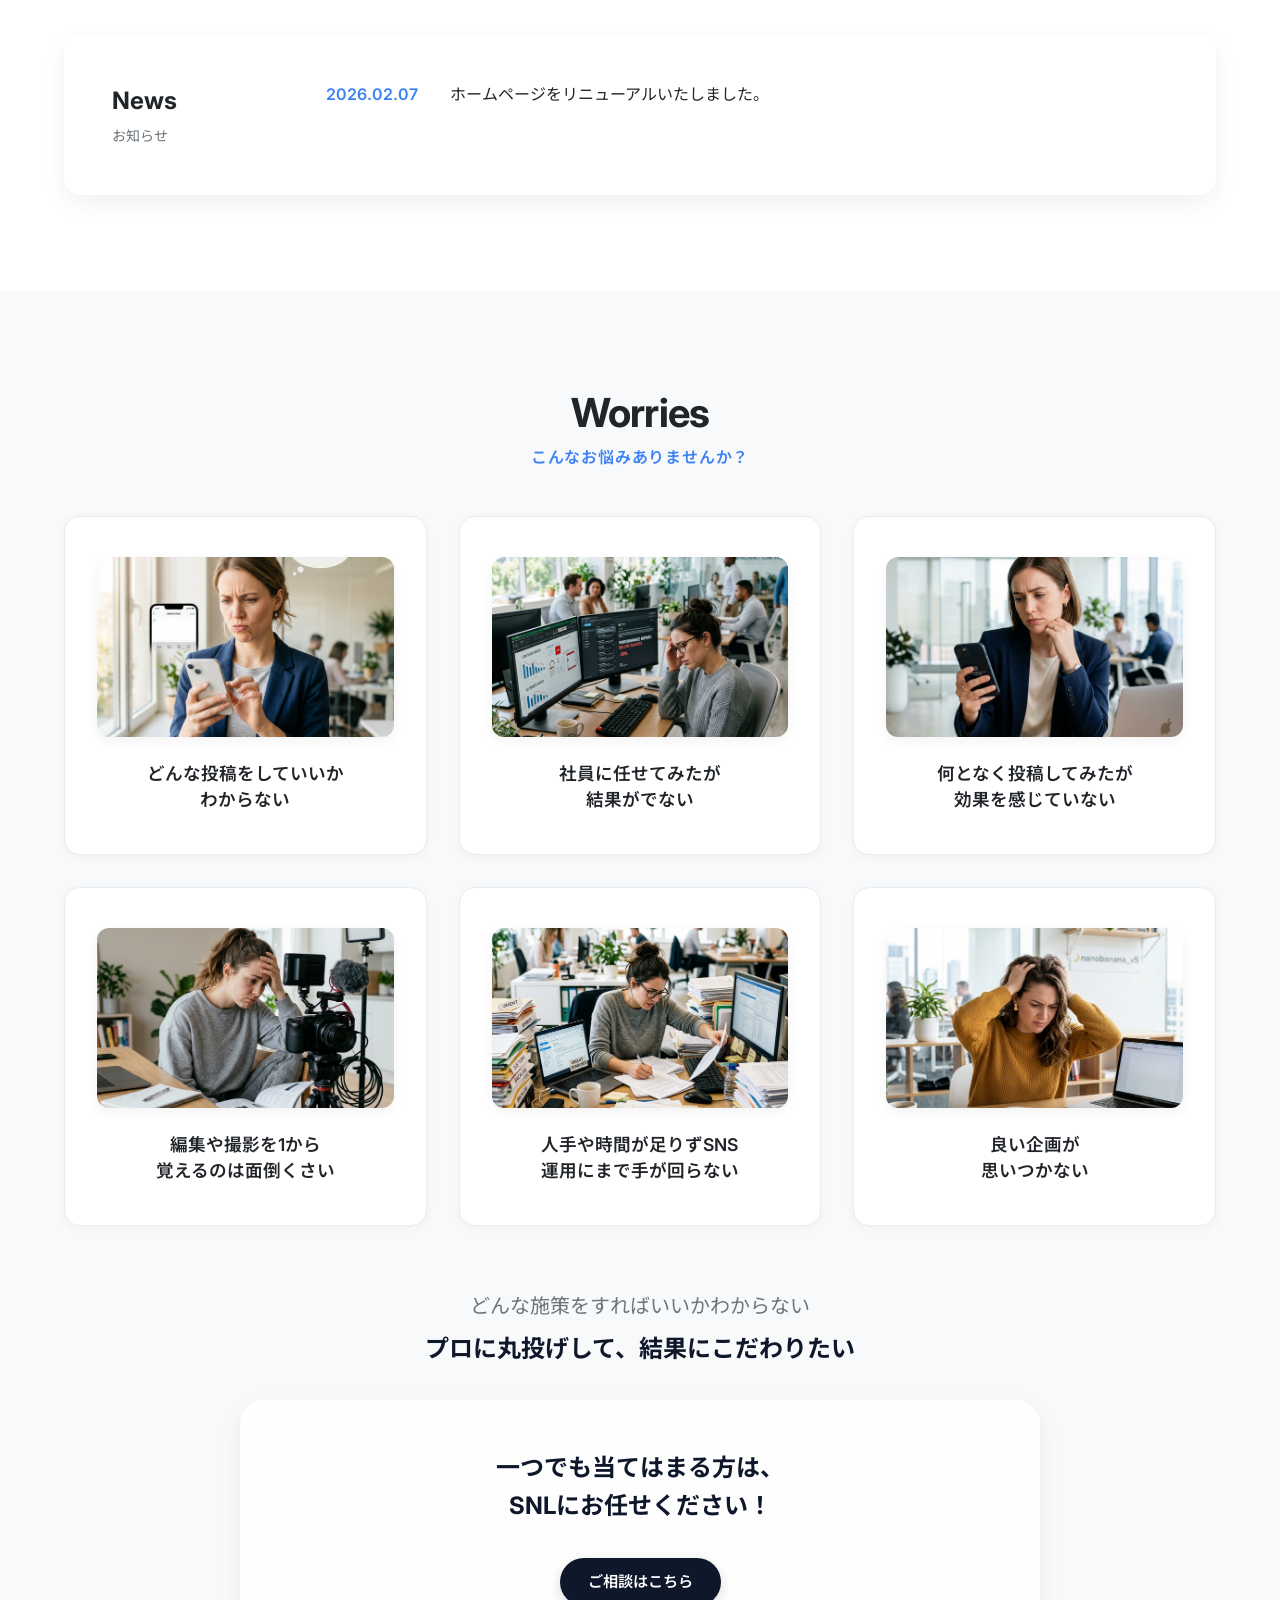
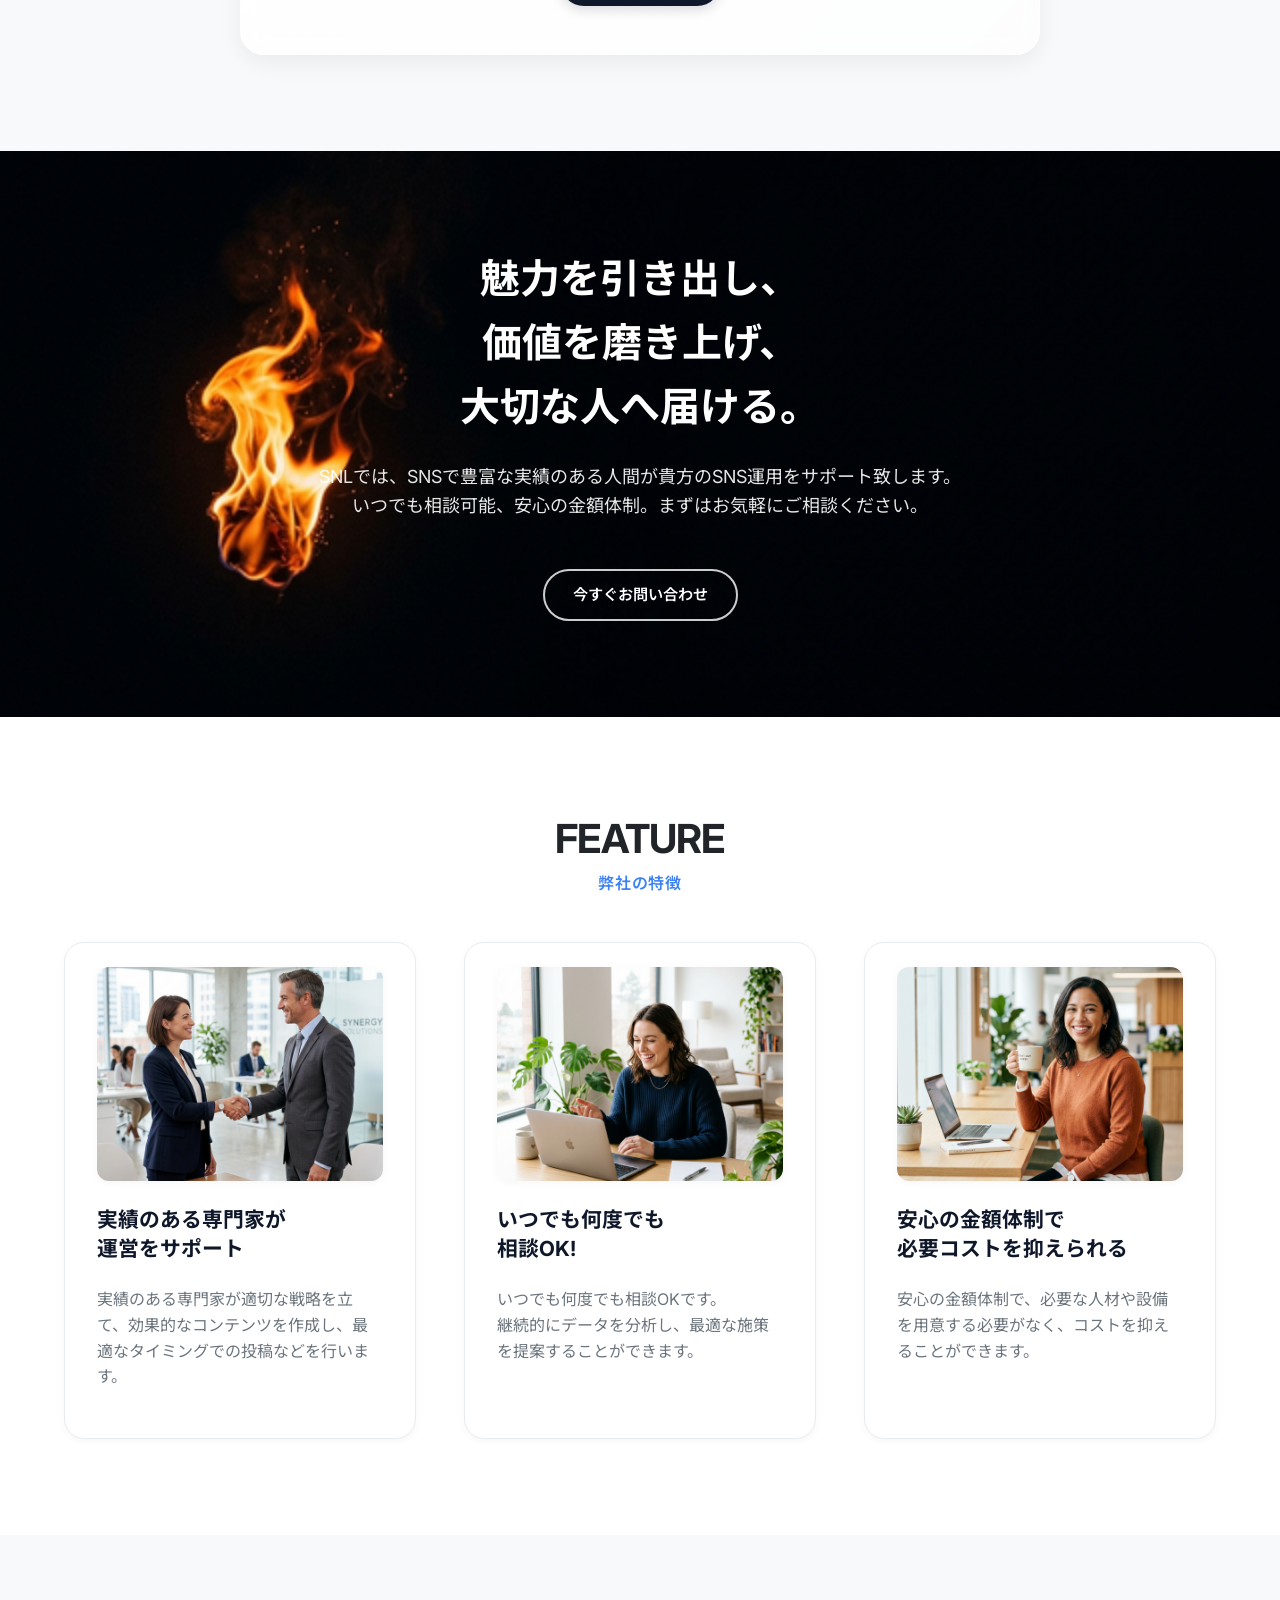
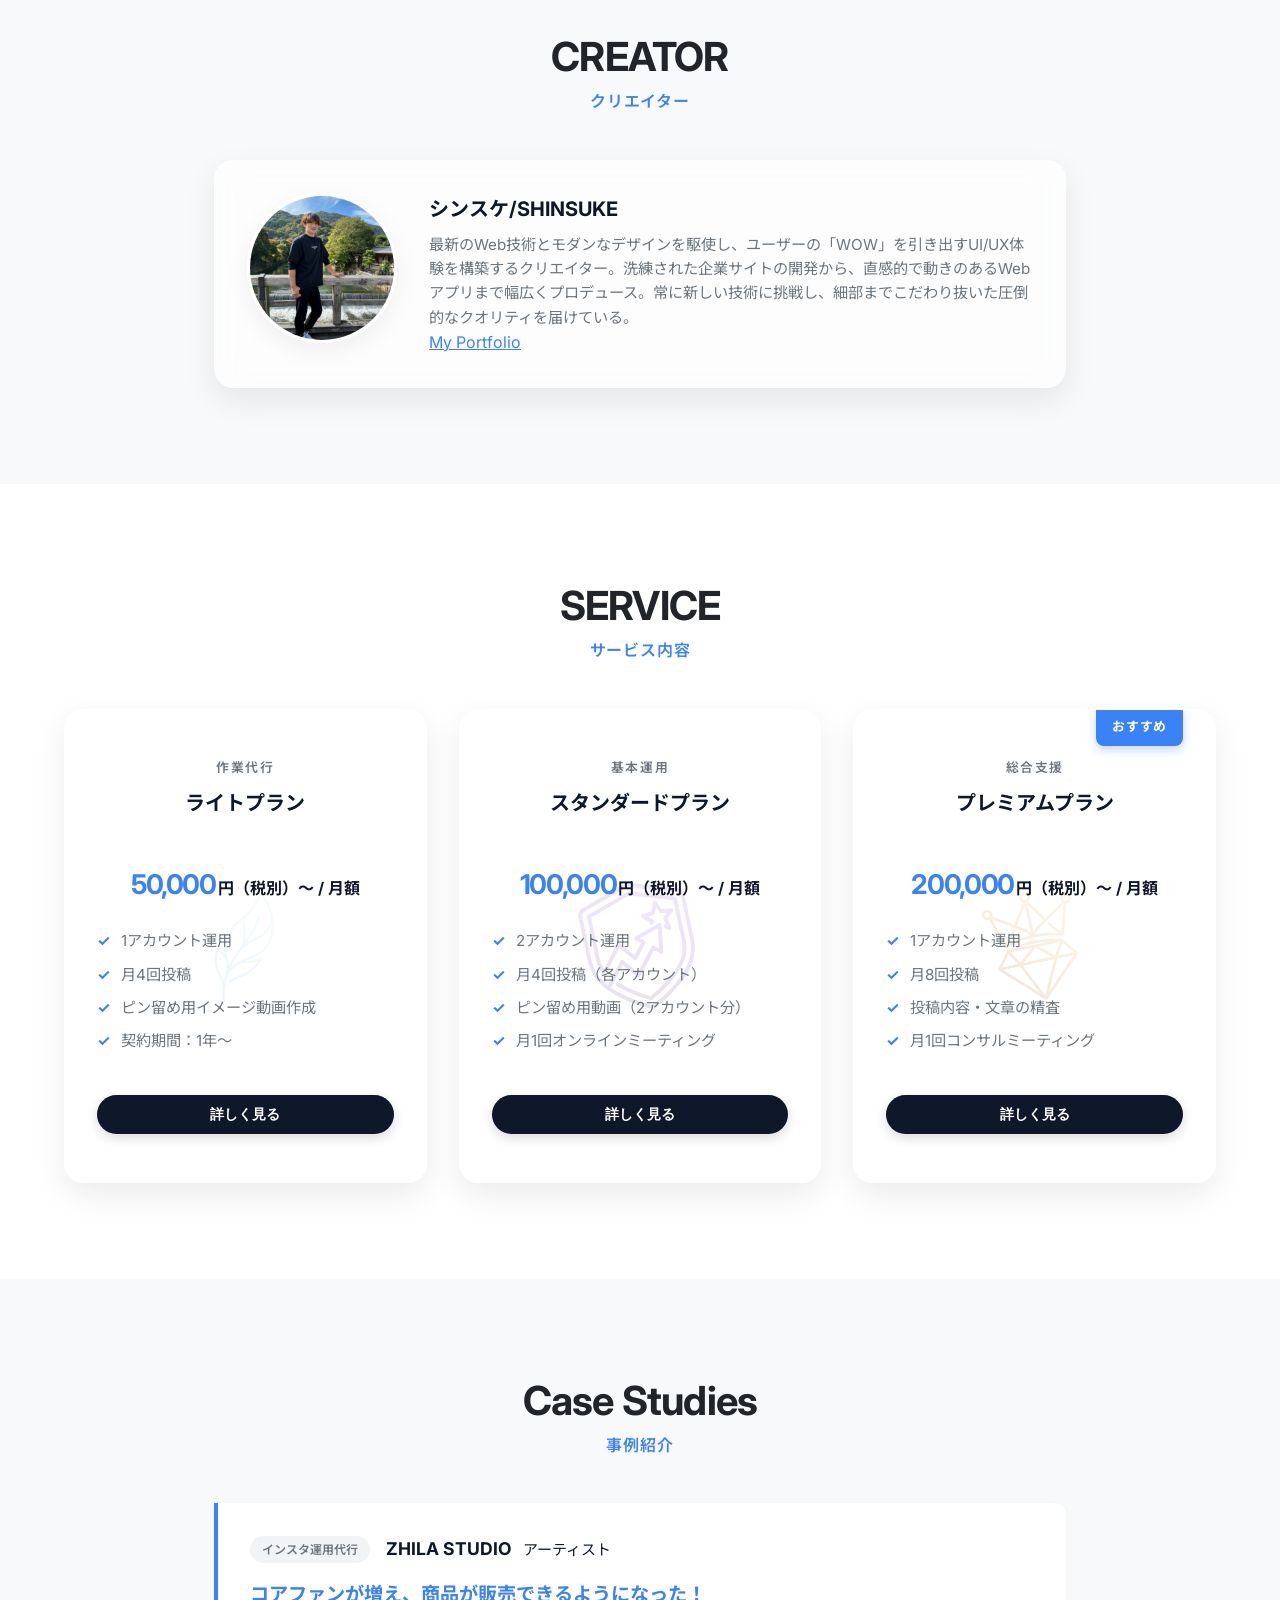
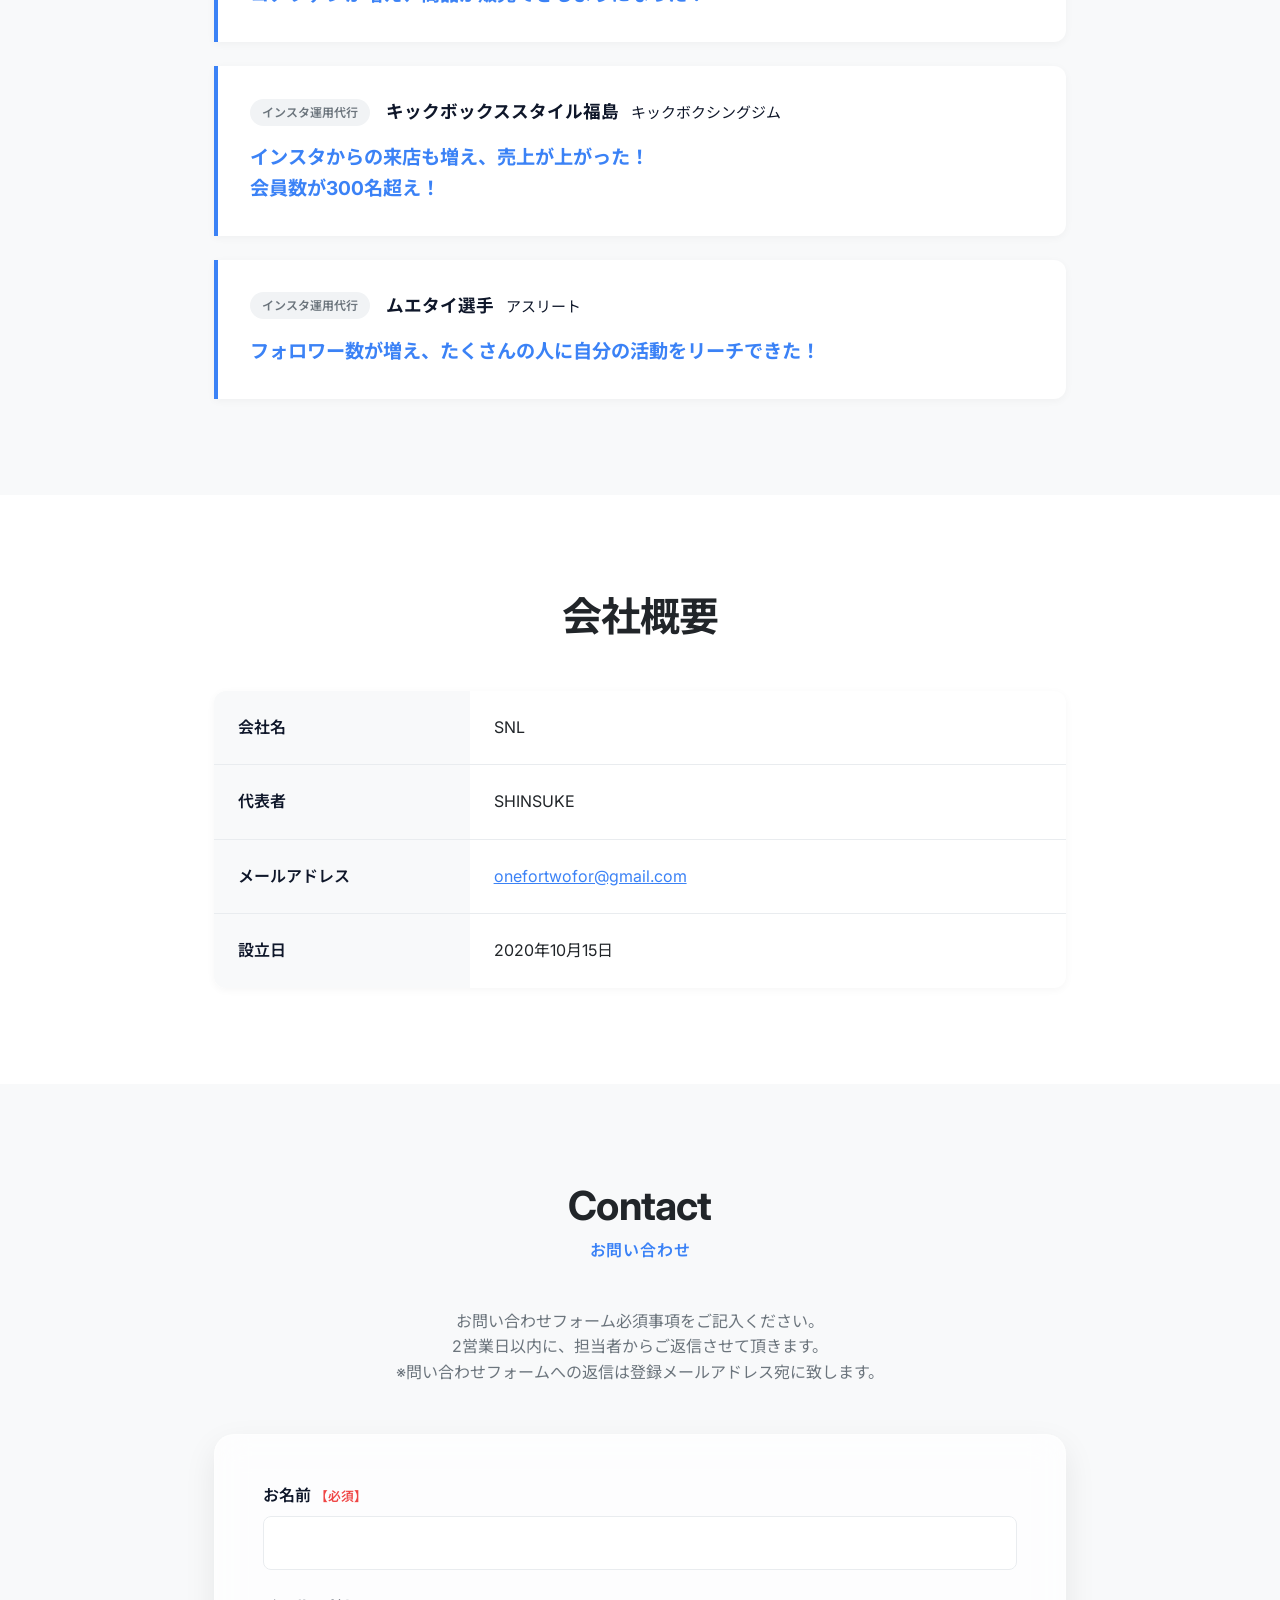
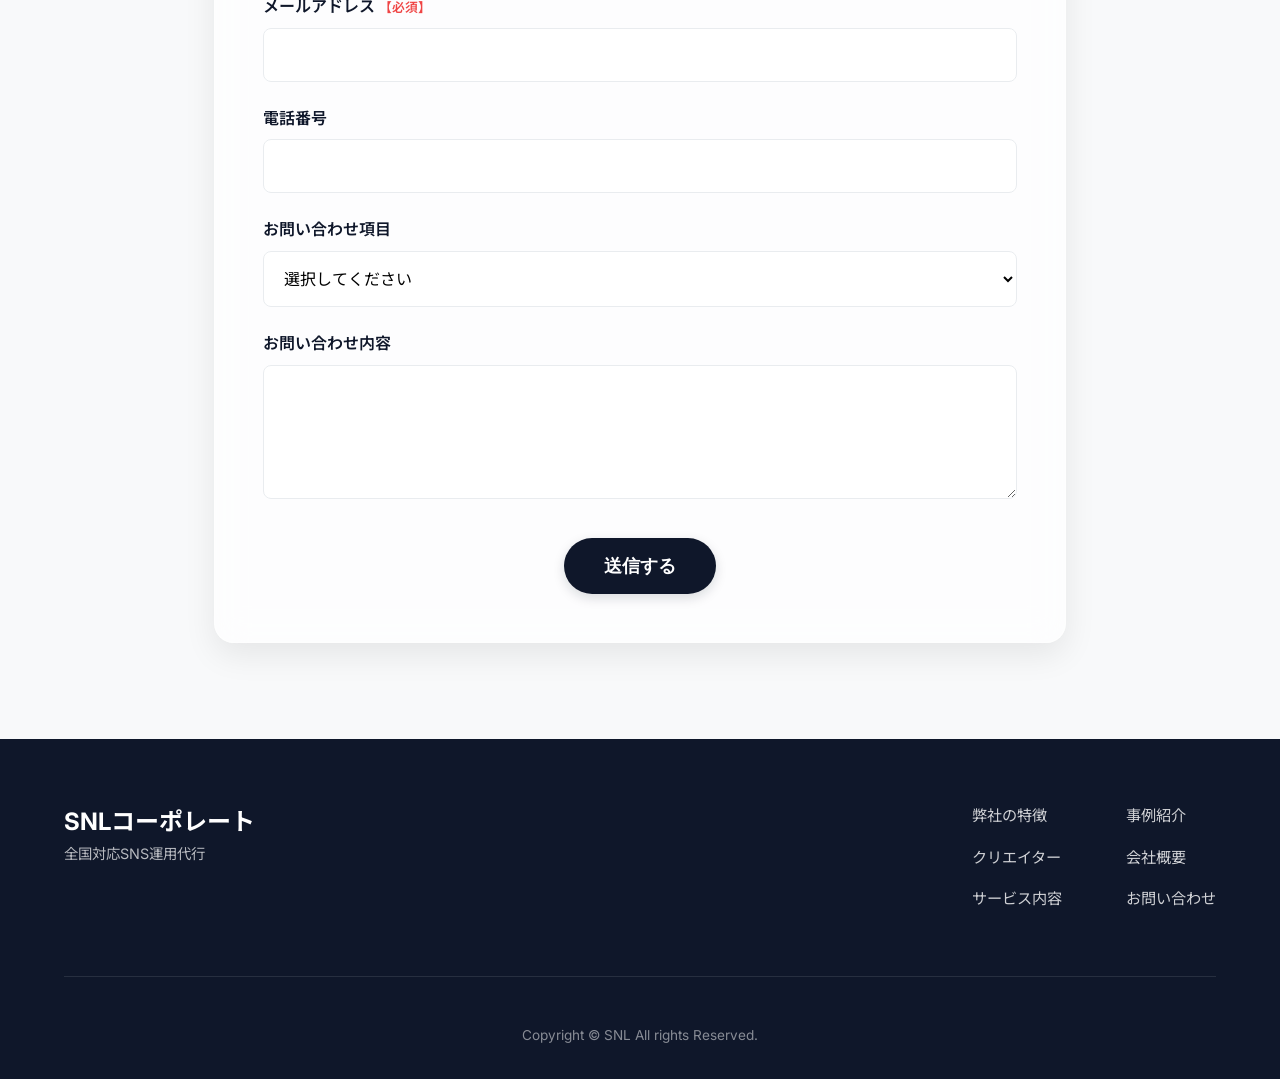
==== commit 00dcf58e: "Update plan section with feature lists and new modal details" ====
--- a/sns-agency-website/index.html
+++ b/sns-agency-website/index.html
@@ -248,6 +248,12 @@
                         <div class="service-price">
                             <span class="price-val">50,000</span>円（税別）〜 / 月額
                         </div>
+                        <ul class="service-features-list">
+                            <li>1アカウント運用</li>
+                            <li>月4回投稿</li>
+                            <li>ピン留め用イメージ動画作成</li>
+                            <li>契約期間：1年〜</li>
+                        </ul>
                         <button class="btn btn-primary btn-sm mt-auto open-service-modal"
                             data-service="1">詳しく見る</button>
                     </div>
@@ -259,17 +265,30 @@
                         <div class="service-price">
                             <span class="price-val">100,000</span>円（税別）〜 / 月額
                         </div>
+                        <ul class="service-features-list">
+                            <li>2アカウント運用</li>
+                            <li>月4回投稿（各アカウント）</li>
+                            <li>ピン留め用動画（2アカウント分）</li>
+                            <li>月1回オンラインミーティング</li>
+                        </ul>
                         <button class="btn btn-primary btn-sm mt-auto open-service-modal"
                             data-service="2">詳しく見る</button>
                     </div>
 
-                    <div class="service-card glass-card fade-in-up delay-3">
+                    <div class="service-card glass-card fade-in-up delay-3 service-card-premium">
+                        <div class="recommended-badge">おすすめ</div>
                         <img src="images/badge_premium.png" alt="" class="service-card-badge" aria-hidden="true">
                         <p class="service-plan-sub">総合支援</p>
                         <h3 class="service-title">プレミアムプラン</h3>
                         <div class="service-price">
                             <span class="price-val">200,000</span>円（税別）〜 / 月額
                         </div>
+                        <ul class="service-features-list">
+                            <li>1アカウント運用</li>
+                            <li>月8回投稿</li>
+                            <li>投稿内容・文章の精査</li>
+                            <li>月1回コンサルミーティング</li>
+                        </ul>
                         <button class="btn btn-primary btn-sm mt-auto open-service-modal"
                             data-service="3">詳しく見る</button>
                     </div>
--- a/sns-agency-website/css/style.css
+++ b/sns-agency-website/css/style.css
@@ -599,17 +599,19 @@
     box-shadow: var(--shadow-lg);
 }
 
-/* バッジ背景画像（薄いウォーターマーク） */
+/* バッジ背景画像（中央スタンプ風ウォーターマーク） */
 .service-card-badge {
     position: absolute;
-    bottom: -10px;
-    right: -10px;
-    width: 140px;
-    height: 140px;
+    top: 50%;
+    left: 50%;
+    transform: translate(-50%, -50%) rotate(-12deg);
+    width: 200px;
+    height: 200px;
     object-fit: contain;
-    opacity: 0.08;
+    opacity: 0.13;
     pointer-events: none;
     user-select: none;
+    z-index: 0;
 }
 
 /* プランサブテキスト（薄い文字） */
@@ -620,6 +622,16 @@
     text-transform: uppercase;
     color: var(--color-text-muted);
     margin-bottom: 0.5rem;
+    position: relative;
+    z-index: 1;
+}
+
+/* カード内のその他コンテンツはバッジより前面に */
+.service-card .service-title,
+.service-card .service-price,
+.service-card .btn {
+    position: relative;
+    z-index: 1;
 }
 
 
@@ -710,9 +722,84 @@
 
 .service-price {
     font-weight: 700;
-    font-size: 1.2rem;
+    font-size: 1rem;
     color: var(--color-primary);
-    margin-bottom: 2rem;
+    margin-bottom: 1.5rem;
+    white-space: nowrap;
+    overflow: hidden;
+    text-overflow: ellipsis;
+}
+
+/* --- Service Features List --- */
+.service-features-list {
+    list-style: none;
+    padding: 0;
+    margin: 0 0 2rem 0;
+    text-align: left;
+    font-size: 0.95rem;
+    color: var(--color-text-muted);
+    flex-grow: 1;
+}
+
+.service-features-list li {
+    position: relative;
+    padding-left: 1.5rem;
+    margin-bottom: 0.75rem;
+    line-height: 1.4;
+}
+
+.service-features-list li::before {
+    content: "✓";
+    position: absolute;
+    left: 0;
+    color: var(--color-accent);
+    font-weight: bold;
+}
+
+/* --- Premium Service Card --- */
+.service-card-premium {
+    border: 2px solid var(--color-accent);
+    box-shadow: 0 10px 30px rgba(59, 130, 246, 0.15);
+    background: linear-gradient(180deg, rgba(255, 255, 255, 0.95) 0%, rgba(240, 247, 255, 0.6) 100%);
+    backdrop-filter: blur(16px);
+}
+
+.service-card-premium:hover {
+    box-shadow: 0 15px 40px rgba(59, 130, 246, 0.25);
+    transform: translateY(-8px);
+}
+
+.recommended-badge {
+    position: absolute;
+    top: -1px;
+    right: 2rem;
+    background-color: var(--color-accent);
+    color: white;
+    font-size: 0.8rem;
+    font-weight: 700;
+    padding: 0.5rem 1rem;
+    border-radius: 0 0 8px 8px;
+    box-shadow: 0 4px 10px rgba(59, 130, 246, 0.3);
+    z-index: 2;
+    letter-spacing: 0.05em;
+}
+
+/* --- Modal Target Audience --- */
+.modal-target-audience {
+    margin-top: 1.5rem;
+    background-color: rgba(59, 130, 246, 0.08);
+    border-left: 4px solid var(--color-accent);
+    padding: 1rem 1.25rem;
+    border-radius: 0 8px 8px 0;
+    font-weight: 600;
+    color: var(--color-primary);
+    font-size: 0.95rem;
+    line-height: 1.5;
+}
+
+/* サービスカード内の数字は少し小さく（1行に収めるため） */
+.service-card .price-val {
+    font-size: 1.7rem;
 }
 
 .price-val {
